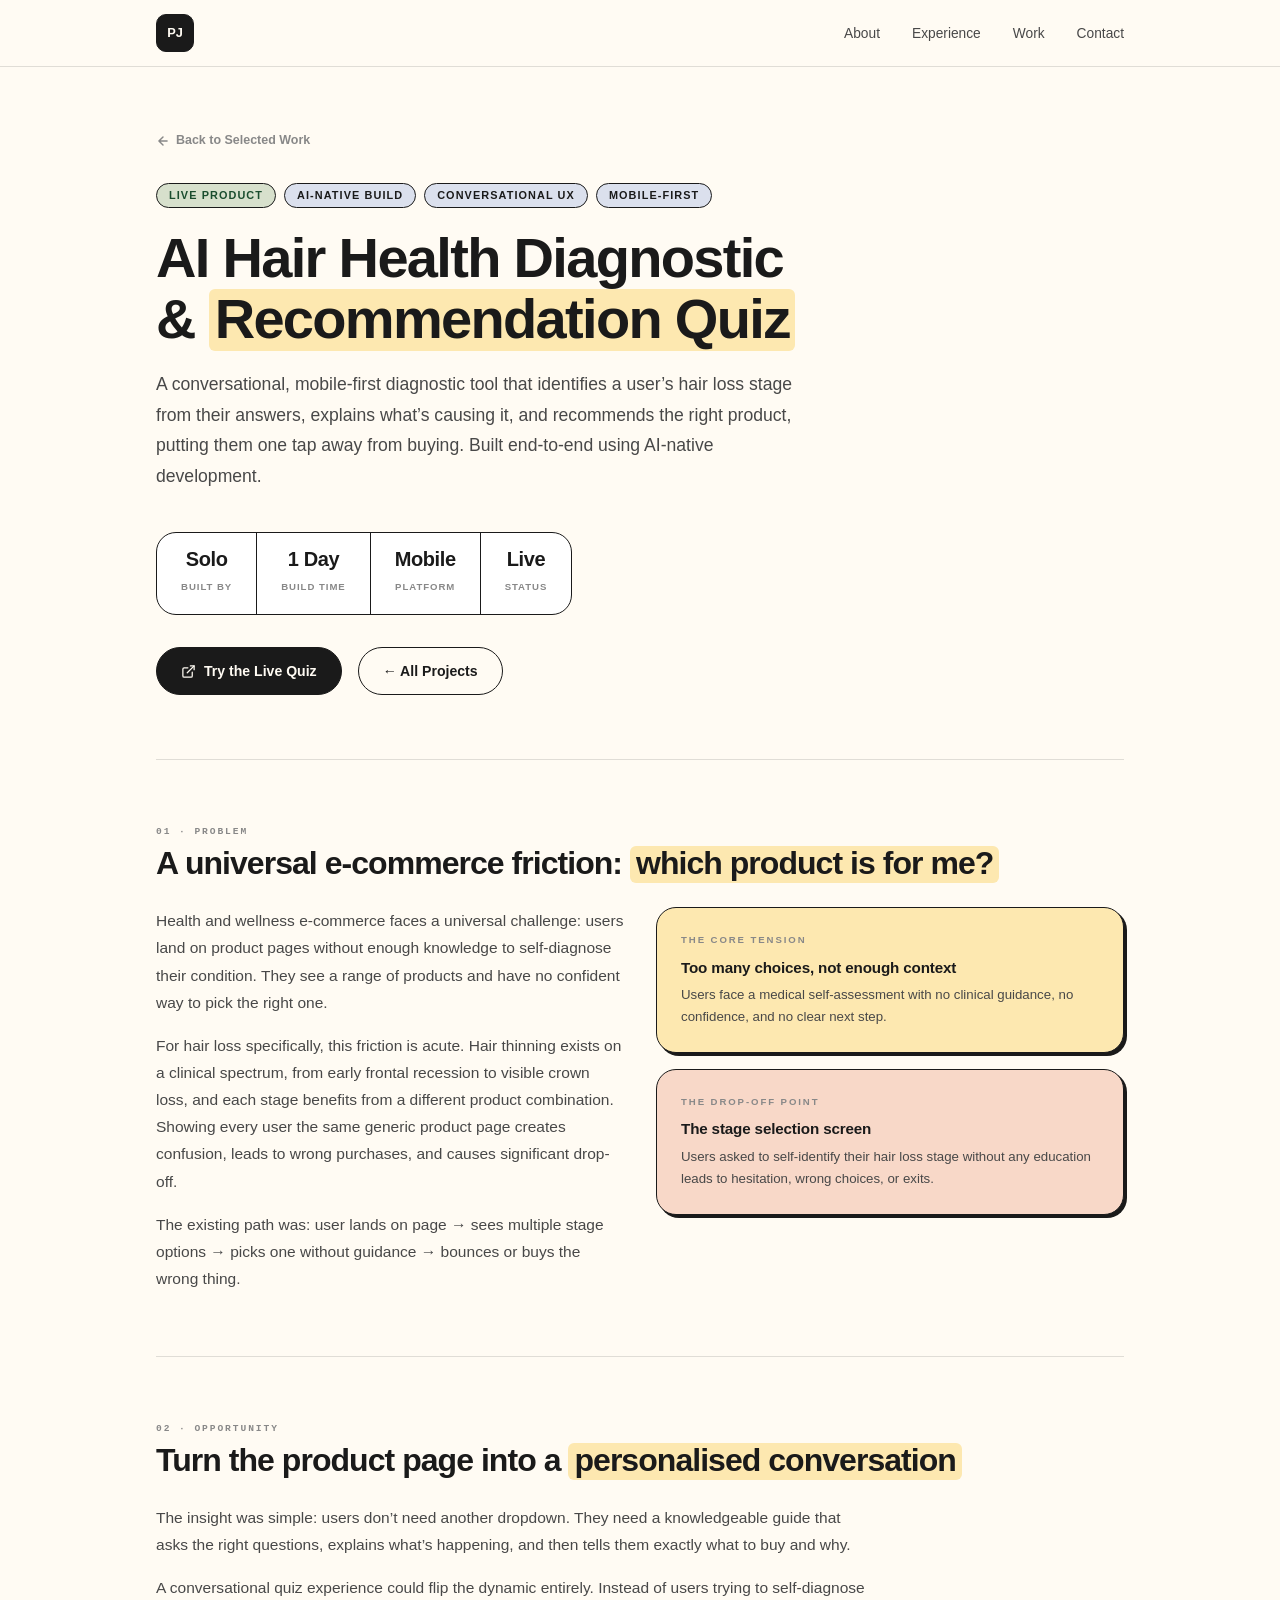
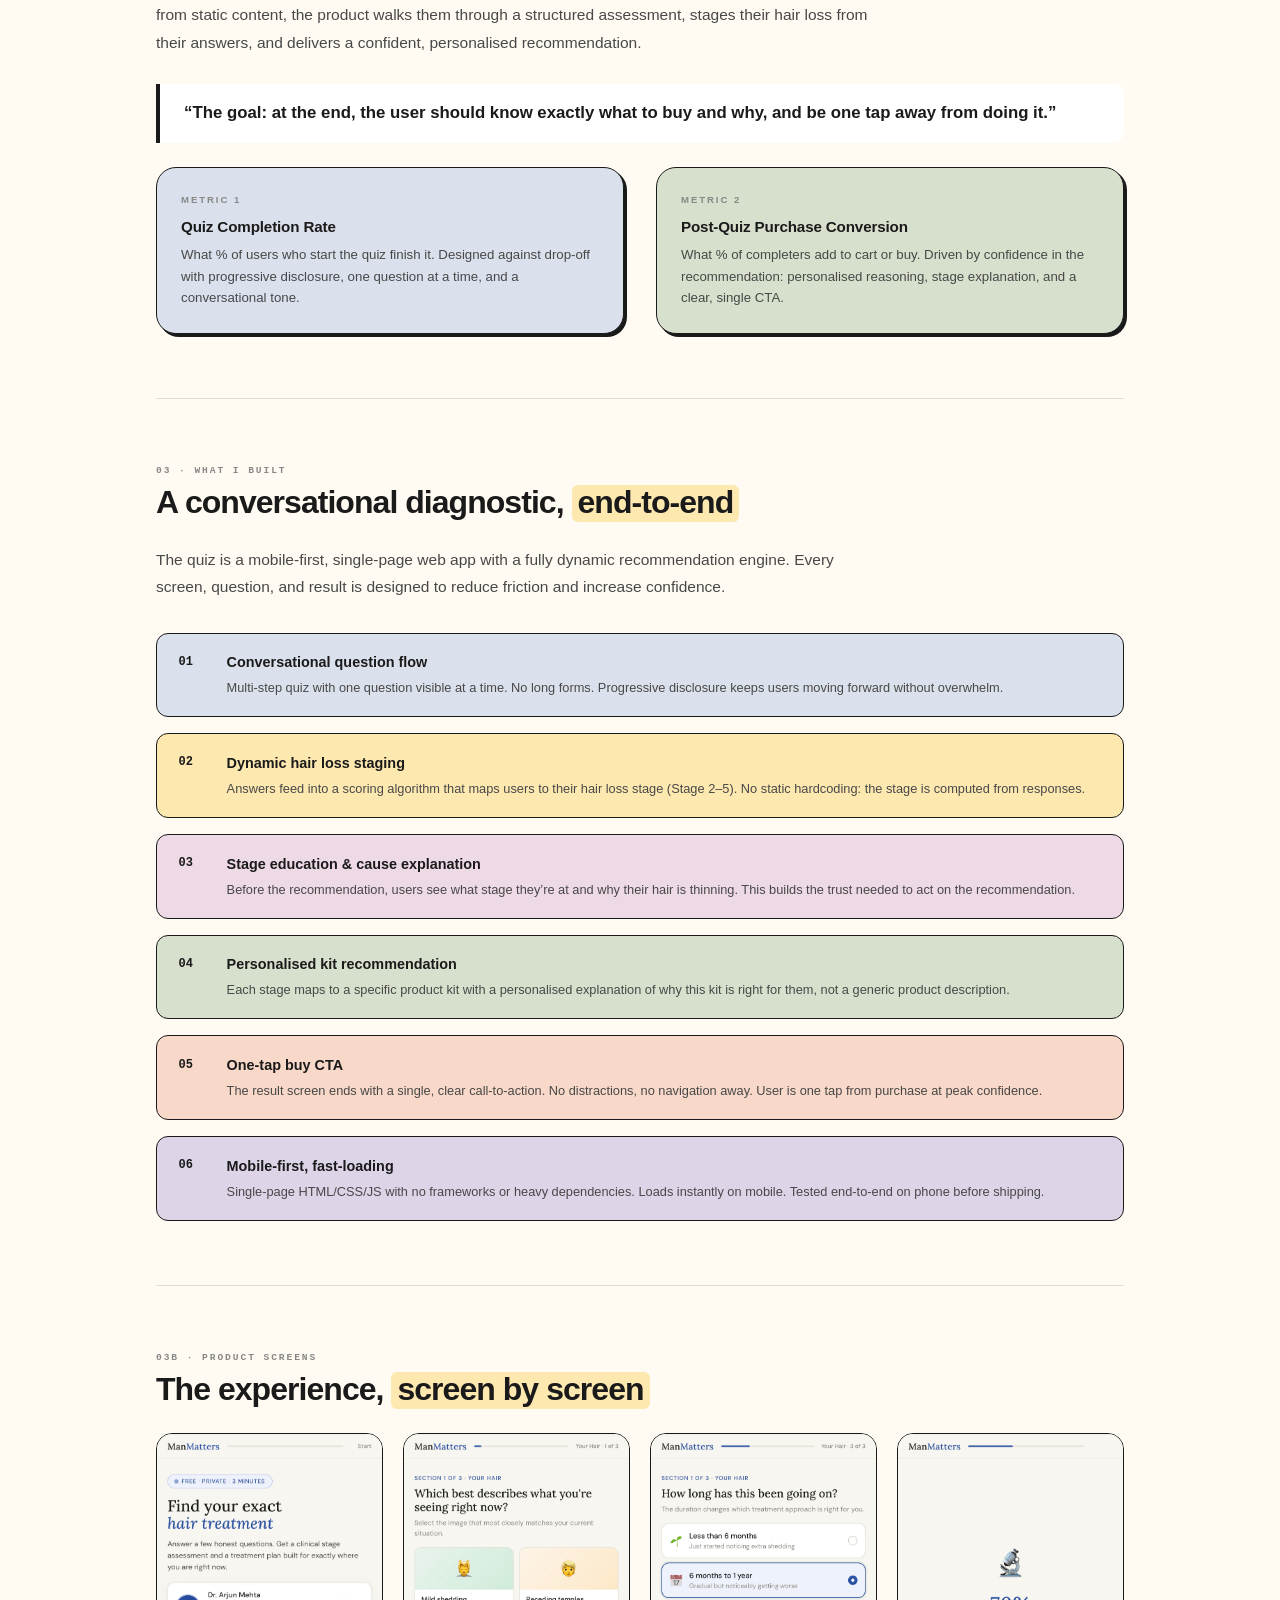
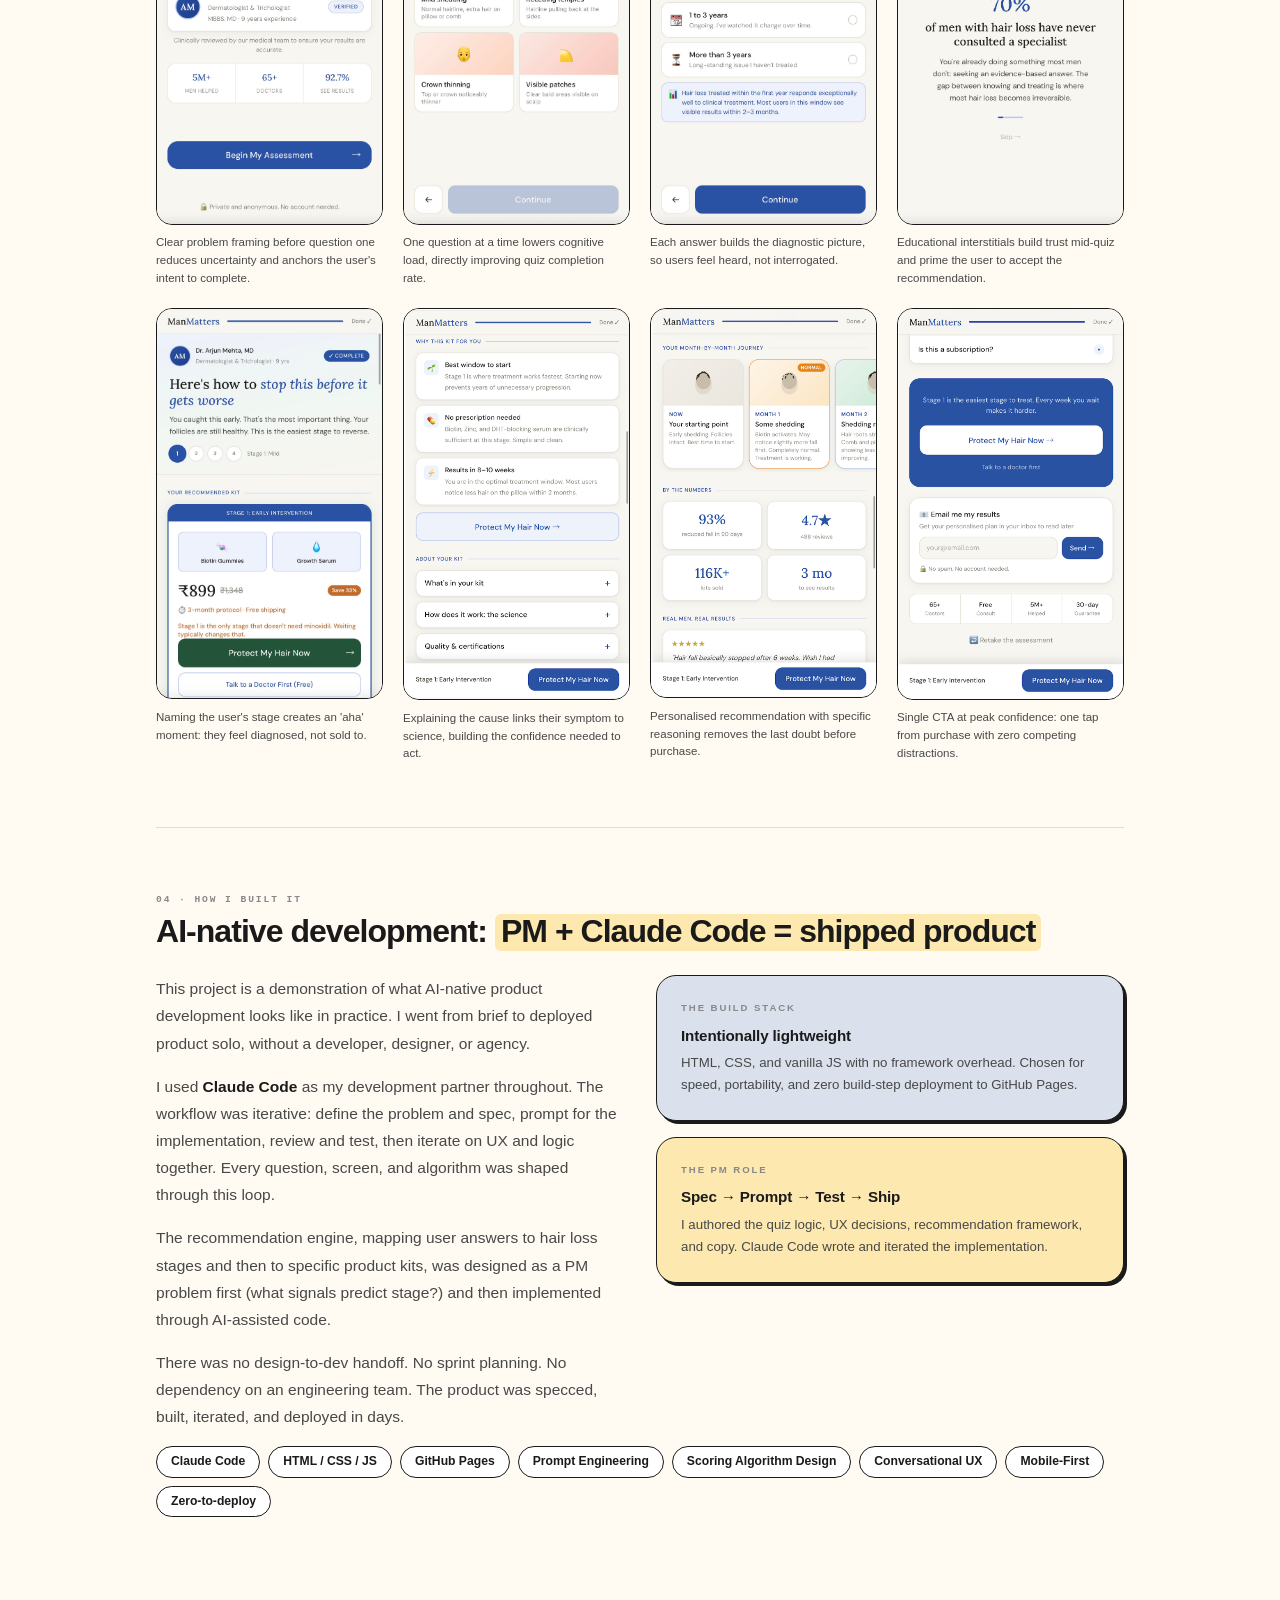
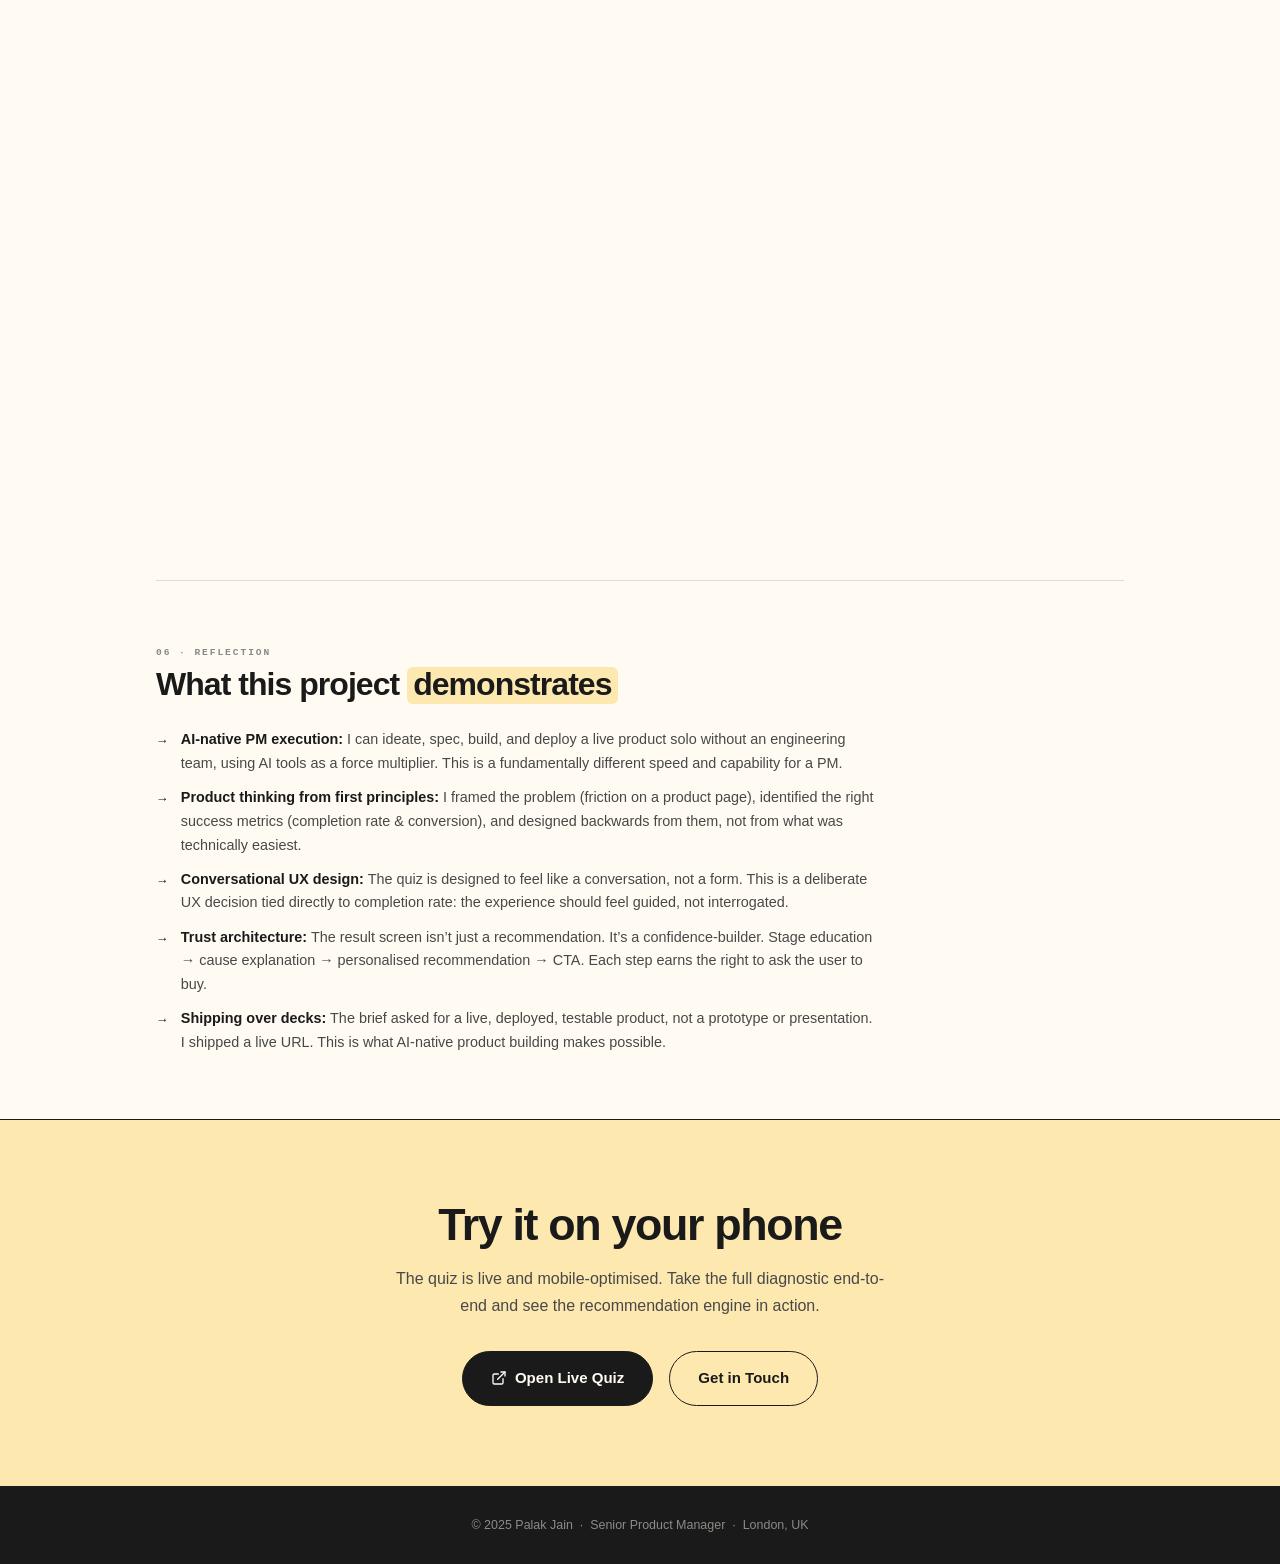
==== hair-analysis.html @ 12e5cdea "Add hair analysis case study page and update AI projects grid - New hair-analysis.html: full PM port" ====
<!DOCTYPE html>
<html lang="en">
<head>
  <meta charset="UTF-8" />
  <meta name="viewport" content="width=device-width, initial-scale=1.0" />
  <meta name="description" content="Case Study: AI-Powered Hair Health Diagnostic &amp; Recommendation Quiz built end-to-end using Claude Code by Palak Jain, Senior Product Manager." />
  <title>Hair Health Diagnostic Quiz: Case Study · Palak Jain</title>
  <link rel="stylesheet" href="style.css" />
  <style>
    /* ── Case Study Page Overrides ── */
    .cs-page-hero {
      padding: calc(var(--nav-h) + 4rem) clamp(1.5rem, 5vw, 3.5rem) 4rem;
      max-width: 1080px;
      margin: 0 auto;
    }

    .cs-back {
      display: inline-flex; align-items: center; gap: 6px;
      font-size: 0.78rem; font-weight: 600; color: var(--muted);
      margin-bottom: 2rem;
      transition: color 0.18s;
    }
    .cs-back:hover { color: var(--text); }
    .cs-back svg { flex-shrink: 0; }

    .cs-hero-meta {
      display: flex; flex-wrap: wrap; gap: 0.5rem;
      margin-bottom: 1.25rem;
    }
    .cs-meta-tag {
      background: var(--blue);
      border: var(--border);
      border-radius: var(--pill);
      font-size: 0.68rem; font-weight: 700;
      padding: 3px 12px; color: var(--text);
      text-transform: uppercase; letter-spacing: 0.1em;
    }
    .cs-meta-tag.live {
      background: var(--green); color: #1a4d2e;
    }

    .cs-hero-title {
      font-size: clamp(2rem, 5vw, 3.5rem);
      line-height: 1.08;
      margin-bottom: 1.1rem;
      letter-spacing: -0.03em;
    }

    .cs-hero-sub {
      font-size: 1.1rem;
      max-width: 640px;
      line-height: 1.75;
      margin-bottom: 2.5rem;
      color: var(--sub);
    }

    .cs-quick-stats {
      display: flex; flex-wrap: wrap; gap: 0;
      border: var(--border);
      border-radius: var(--r);
      background: var(--surface);
      overflow: hidden;
      width: fit-content;
      margin-bottom: 2rem;
    }
    .cs-qs {
      padding: 1rem 1.5rem;
      border-right: var(--border);
      text-align: center;
    }
    .cs-qs:last-child { border-right: none; }
    .cs-qs-val {
      display: block;
      font-size: 1.25rem; font-weight: 800;
      color: var(--text); line-height: 1;
      margin-bottom: 0.2rem; letter-spacing: -0.02em;
    }
    .cs-qs-label {
      font-size: 0.6rem; color: var(--muted);
      text-transform: uppercase; letter-spacing: 0.1em; font-weight: 600;
    }

    .cs-cta-row {
      display: flex; gap: 1rem; flex-wrap: wrap;
    }

    /* ── Content sections ── */
    .cs-body {
      max-width: 1080px;
      margin: 0 auto;
      padding: 0 clamp(1.5rem, 5vw, 3.5rem);
    }

    .cs-section {
      padding: 4rem 0;
      border-top: var(--border-light);
    }

    .cs-section-num {
      font-size: 0.6rem; font-weight: 700;
      text-transform: uppercase; letter-spacing: 0.2em;
      color: var(--muted); margin-bottom: 0.4rem;
      font-family: 'SFMono-Regular', Menlo, Courier, monospace;
    }

    .cs-section-title {
      font-size: clamp(1.4rem, 3vw, 2rem);
      margin-bottom: 1.5rem;
      letter-spacing: -0.03em;
    }

    .cs-prose {
      font-size: 0.97rem;
      line-height: 1.8;
      color: var(--sub);
      max-width: 720px;
    }
    .cs-prose p { margin-bottom: 1rem; }
    .cs-prose p:last-child { margin-bottom: 0; }
    .cs-prose strong { color: var(--text); }

    /* ── Two-column layout ── */
    .cs-two-col {
      display: grid;
      grid-template-columns: 1fr 1fr;
      gap: 2rem;
      align-items: start;
    }

    /* ── Callout card ── */
    .cs-callout {
      border: var(--border);
      border-radius: var(--r);
      padding: 1.5rem;
      box-shadow: var(--shadow-sm);
    }
    .cs-callout.yellow { background: var(--yellow); }
    .cs-callout.blue   { background: var(--blue); }
    .cs-callout.green  { background: var(--green); }
    .cs-callout.peach  { background: var(--peach); }
    .cs-callout.purple { background: var(--purple); }

    .cs-callout-label {
      font-size: 0.6rem; font-weight: 700;
      text-transform: uppercase; letter-spacing: 0.2em;
      color: var(--muted); margin-bottom: 0.75rem;
    }
    .cs-callout h4 {
      font-size: 0.95rem; font-weight: 700;
      color: var(--text); margin-bottom: 0.5rem;
      text-transform: none; letter-spacing: -0.01em;
    }
    .cs-callout p {
      font-size: 0.83rem; line-height: 1.65; color: var(--sub);
    }

    /* ── Numbered steps ── */
    .cs-steps {
      display: flex; flex-direction: column; gap: 1rem;
    }
    .cs-step {
      border: var(--border);
      border-radius: var(--r-sm);
      padding: 1.1rem 1.35rem;
      display: grid;
      grid-template-columns: 2rem 1fr;
      gap: 1rem; align-items: start;
      transition: transform 0.18s, box-shadow 0.18s;
    }
    .cs-step:hover { transform: translate(-3px,-3px); box-shadow: var(--shadow-sm); }
    .cs-step:nth-child(1) { background: var(--blue); }
    .cs-step:nth-child(2) { background: var(--yellow); }
    .cs-step:nth-child(3) { background: var(--pink); }
    .cs-step:nth-child(4) { background: var(--green); }
    .cs-step:nth-child(5) { background: var(--peach); }
    .cs-step:nth-child(6) { background: var(--purple); }

    .cs-step-num {
      font-size: 0.75rem; font-weight: 800;
      color: var(--text);
      font-family: 'SFMono-Regular', Menlo, Courier, monospace;
      padding-top: 0.1rem;
    }
    .cs-step-title {
      font-size: 0.9rem; font-weight: 700;
      color: var(--text); margin-bottom: 0.25rem;
    }
    .cs-step-desc {
      font-size: 0.8rem; line-height: 1.6; color: var(--sub);
    }

    /* ── Metric cards ── */
    .cs-metrics-grid {
      display: grid;
      grid-template-columns: repeat(3, 1fr);
      gap: 1rem;
    }
    .cs-metric-card {
      border: var(--border);
      border-radius: var(--r);
      padding: 1.35rem;
      transition: transform 0.18s, box-shadow 0.18s;
    }
    .cs-metric-card:hover { transform: translate(-3px,-3px); box-shadow: var(--shadow-sm); }
    .cs-metric-card:nth-child(1) { background: var(--blue); }
    .cs-metric-card:nth-child(2) { background: var(--yellow); }
    .cs-metric-card:nth-child(3) { background: var(--green); }

    .cs-metric-icon { font-size: 1.5rem; margin-bottom: 0.75rem; line-height: 1; }
    .cs-metric-name {
      font-size: 0.75rem; font-weight: 700;
      color: var(--text); margin-bottom: 0.4rem;
      text-transform: uppercase; letter-spacing: 0.1em;
    }
    .cs-metric-desc {
      font-size: 0.8rem; line-height: 1.6; color: var(--sub);
    }

    /* ── Tech stack ── */
    .cs-tech-list {
      display: flex; flex-wrap: wrap; gap: 0.5rem;
      margin-top: 1rem;
    }
    .cs-tech-tag {
      background: var(--surface);
      border: var(--border);
      border-radius: var(--pill);
      font-size: 0.76rem; font-weight: 600;
      padding: 5px 14px; color: var(--text);
      transition: transform 0.15s, box-shadow 0.15s;
    }
    .cs-tech-tag:hover { transform: translate(-1px,-1px); box-shadow: var(--shadow-sm); }

    /* ── Quote / pullout ── */
    .cs-pullout {
      border-left: 4px solid var(--text);
      padding: 1rem 1.5rem;
      margin: 1.5rem 0;
      background: var(--surface);
      border-radius: 0 var(--r-sm) var(--r-sm) 0;
    }
    .cs-pullout p {
      font-size: 1.05rem; font-weight: 600;
      color: var(--text); line-height: 1.6;
    }

    /* ── Learnings list ── */
    .cs-learnings {
      list-style: none;
      display: flex; flex-direction: column; gap: 0.65rem;
    }
    .cs-learnings li {
      display: flex; gap: 0.75rem;
      align-items: flex-start;
      font-size: 0.9rem; line-height: 1.65; color: var(--sub);
    }
    .cs-learnings li::before {
      content: '→';
      color: var(--text); font-weight: 700;
      flex-shrink: 0; font-size: 0.8rem;
      margin-top: 0.12rem;
    }
    .cs-learnings strong { color: var(--text); }

    /* ── Screenshots ── */
    .cs-screenshots-row {
      display: grid;
      grid-template-columns: repeat(4, 1fr);
      gap: 1.25rem;
    }

    .cs-shot {
      display: flex;
      flex-direction: column;
      gap: 0.6rem;
    }

    .cs-shot img {
      width: 100%;
      border-radius: 16px;
      border: var(--border);
      display: block;
      object-fit: cover;
      object-position: top;
    }

    .cs-shot-caption {
      font-size: 0.72rem;
      line-height: 1.55;
      color: var(--sub);
    }

    @media (max-width: 600px) {
      .cs-screenshots-row {
        grid-template-columns: repeat(2, 1fr);
        gap: 1rem;
      }
    }

    /* ── Footer CTA ── */
    .cs-footer-cta {
      background: var(--yellow);
      border-top: var(--border);
      padding: 5rem clamp(1.5rem, 5vw, 3.5rem);
      text-align: center;
    }
    .cs-footer-cta h2 {
      font-size: clamp(1.8rem, 4vw, 2.8rem);
      margin-bottom: 1rem;
    }
    .cs-footer-cta p {
      font-size: 1rem; max-width: 500px;
      margin: 0 auto 2rem; line-height: 1.7;
    }
    .cs-footer-cta .btn-row {
      display: flex; justify-content: center; gap: 1rem; flex-wrap: wrap;
    }

    /* ── Responsive ── */
    @media (max-width: 760px) {
      .cs-two-col { grid-template-columns: 1fr; }
      .cs-metrics-grid { grid-template-columns: 1fr; }
      .cs-quick-stats { width: 100%; }
      .cs-qs { flex: 1; padding: 0.85rem 0.75rem; }
      .cs-qs-val { font-size: 1rem; }
    }
    @media (max-width: 480px) {
      .cs-hero-title { font-size: 1.8rem; }
      .cs-section-title { font-size: 1.4rem; }
      .cs-cta-row { flex-direction: column; }
      .cs-cta-row .btn { justify-content: center; }
    }
  </style>
</head>
<body>

  <!-- ============ NAVIGATION ============ -->
  <nav class="nav" id="nav" role="navigation" aria-label="Main navigation">
    <div class="nav-inner">
      <a href="index.html" class="nav-logo" aria-label="Back to portfolio">PJ</a>
      <ul class="nav-links" role="list">
        <li><a href="index.html#about">About</a></li>
        <li><a href="index.html#experience">Experience</a></li>
        <li><a href="index.html#work">Work</a></li>
        <li><a href="index.html#contact">Contact</a></li>
      </ul>
    </div>
  </nav>

  <main>

    <!-- ============ HERO ============ -->
    <div class="cs-page-hero">

      <a href="index.html#work" class="cs-back fade-in">
        <svg width="14" height="14" viewBox="0 0 24 24" fill="none" stroke="currentColor" stroke-width="2.5" stroke-linecap="round" stroke-linejoin="round"><path d="M19 12H5M12 5l-7 7 7 7"/></svg>
        Back to Selected Work
      </a>

      <div class="cs-hero-meta fade-in">
        <span class="cs-meta-tag live">Live Product</span>
        <span class="cs-meta-tag">AI-Native Build</span>
        <span class="cs-meta-tag">Conversational UX</span>
        <span class="cs-meta-tag">Mobile-First</span>
      </div>

      <h1 class="cs-hero-title fade-in">
        AI Hair Health Diagnostic<br />&amp; <span class="highlight">Recommendation Quiz</span>
      </h1>

      <p class="cs-hero-sub fade-in">
        A conversational, mobile-first diagnostic tool that identifies a user&rsquo;s hair loss stage from their answers,
        explains what&rsquo;s causing it, and recommends the right product, putting them one tap away from buying.
        Built end-to-end using AI-native development.
      </p>

      <div class="cs-quick-stats fade-in" aria-label="Project quick stats">
        <div class="cs-qs">
          <span class="cs-qs-val">Solo</span>
          <span class="cs-qs-label">Built by</span>
        </div>
        <div class="cs-qs">
          <span class="cs-qs-val">1 Day</span>
          <span class="cs-qs-label">Build time</span>
        </div>
        <div class="cs-qs">
          <span class="cs-qs-val">Mobile</span>
          <span class="cs-qs-label">Platform</span>
        </div>
        <div class="cs-qs">
          <span class="cs-qs-val">Live</span>
          <span class="cs-qs-label">Status</span>
        </div>
      </div>

      <div class="cs-cta-row fade-in">
        <a href="https://palak-cloud-pm.github.io/hair-analysis-manmatters/quiz-v3.html" target="_blank" rel="noopener noreferrer" class="btn btn-primary">
          <svg width="15" height="15" viewBox="0 0 24 24" fill="none" stroke="currentColor" stroke-width="2" stroke-linecap="round" stroke-linejoin="round" aria-hidden="true"><path d="M18 13v6a2 2 0 0 1-2 2H5a2 2 0 0 1-2-2V8a2 2 0 0 1 2-2h6"/><polyline points="15 3 21 3 21 9"/><line x1="10" y1="14" x2="21" y2="3"/></svg>
          Try the Live Quiz
        </a>
        <a href="index.html#work" class="btn btn-secondary">
          &larr; All Projects
        </a>
      </div>

    </div>

    <div class="cs-body">

      <!-- ============ THE PROBLEM ============ -->
      <section class="cs-section fade-in">
        <div class="cs-section-num">01 · Problem</div>
        <h2 class="cs-section-title">A universal e-commerce friction: <span class="highlight">which product is for me?</span></h2>

        <div class="cs-two-col">
          <div class="cs-prose">
            <p>
              Health and wellness e-commerce faces a universal challenge: users land on product pages without
              enough knowledge to self-diagnose their condition. They see a range of products and have no confident
              way to pick the right one.
            </p>
            <p>
              For hair loss specifically, this friction is acute. Hair thinning exists on a clinical spectrum, from early frontal recession to visible crown loss, and each stage benefits from a different
              product combination. Showing every user the same generic product page creates confusion, leads to
              wrong purchases, and causes significant drop-off.
            </p>
            <p>
              The existing path was: user lands on page &rarr; sees multiple stage options &rarr; picks one without
              guidance &rarr; bounces or buys the wrong thing.
            </p>
          </div>

          <div style="display:flex; flex-direction:column; gap:1rem;">
            <div class="cs-callout yellow">
              <div class="cs-callout-label">The Core Tension</div>
              <h4>Too many choices, not enough context</h4>
              <p>Users face a medical self-assessment with no clinical guidance, no confidence, and no clear next step.</p>
            </div>
            <div class="cs-callout peach">
              <div class="cs-callout-label">The Drop-off Point</div>
              <h4>The stage selection screen</h4>
              <p>Users asked to self-identify their hair loss stage without any education leads to hesitation, wrong choices, or exits.</p>
            </div>
          </div>
        </div>
      </section>

      <!-- ============ THE OPPORTUNITY ============ -->
      <section class="cs-section fade-in">
        <div class="cs-section-num">02 · Opportunity</div>
        <h2 class="cs-section-title">Turn the product page into a <span class="highlight">personalised conversation</span></h2>

        <div class="cs-prose" style="margin-bottom:1.75rem;">
          <p>
            The insight was simple: users don&rsquo;t need another dropdown. They need a knowledgeable guide that asks the right questions, explains what&rsquo;s happening, and then tells them exactly what to buy and why.
          </p>
          <p>
            A conversational quiz experience could flip the dynamic entirely. Instead of users trying to
            self-diagnose from static content, the product walks them through a structured assessment,
            stages their hair loss from their answers, and delivers a confident, personalised recommendation.
          </p>
        </div>

        <div class="cs-pullout">
          <p>&ldquo;The goal: at the end, the user should know exactly what to buy and why, and be one tap away from doing it.&rdquo;</p>
        </div>

        <div class="cs-two-col" style="margin-top:1.5rem;">
          <div class="cs-callout blue">
            <div class="cs-callout-label">Metric 1</div>
            <h4>Quiz Completion Rate</h4>
            <p>What % of users who start the quiz finish it. Designed against drop-off with progressive disclosure, one question at a time, and a conversational tone.</p>
          </div>
          <div class="cs-callout green">
            <div class="cs-callout-label">Metric 2</div>
            <h4>Post-Quiz Purchase Conversion</h4>
            <p>What % of completers add to cart or buy. Driven by confidence in the recommendation: personalised reasoning, stage explanation, and a clear, single CTA.</p>
          </div>
        </div>
      </section>

      <!-- ============ WHAT I BUILT ============ -->
      <section class="cs-section fade-in">
        <div class="cs-section-num">03 · What I Built</div>
        <h2 class="cs-section-title">A conversational diagnostic, <span class="highlight">end-to-end</span></h2>

        <div class="cs-prose" style="margin-bottom:2rem;">
          <p>
            The quiz is a mobile-first, single-page web app with a fully dynamic recommendation engine.
            Every screen, question, and result is designed to reduce friction and increase confidence.
          </p>
        </div>

        <div class="cs-steps">
          <div class="cs-step fade-in">
            <div class="cs-step-num">01</div>
            <div>
              <div class="cs-step-title">Conversational question flow</div>
              <div class="cs-step-desc">Multi-step quiz with one question visible at a time. No long forms. Progressive disclosure keeps users moving forward without overwhelm.</div>
            </div>
          </div>
          <div class="cs-step fade-in">
            <div class="cs-step-num">02</div>
            <div>
              <div class="cs-step-title">Dynamic hair loss staging</div>
              <div class="cs-step-desc">Answers feed into a scoring algorithm that maps users to their hair loss stage (Stage 2–5). No static hardcoding: the stage is computed from responses.</div>
            </div>
          </div>
          <div class="cs-step fade-in">
            <div class="cs-step-num">03</div>
            <div>
              <div class="cs-step-title">Stage education &amp; cause explanation</div>
              <div class="cs-step-desc">Before the recommendation, users see what stage they&rsquo;re at and why their hair is thinning. This builds the trust needed to act on the recommendation.</div>
            </div>
          </div>
          <div class="cs-step fade-in">
            <div class="cs-step-num">04</div>
            <div>
              <div class="cs-step-title">Personalised kit recommendation</div>
              <div class="cs-step-desc">Each stage maps to a specific product kit with a personalised explanation of why this kit is right for them, not a generic product description.</div>
            </div>
          </div>
          <div class="cs-step fade-in">
            <div class="cs-step-num">05</div>
            <div>
              <div class="cs-step-title">One-tap buy CTA</div>
              <div class="cs-step-desc">The result screen ends with a single, clear call-to-action. No distractions, no navigation away. User is one tap from purchase at peak confidence.</div>
            </div>
          </div>
          <div class="cs-step fade-in">
            <div class="cs-step-num">06</div>
            <div>
              <div class="cs-step-title">Mobile-first, fast-loading</div>
              <div class="cs-step-desc">Single-page HTML/CSS/JS with no frameworks or heavy dependencies. Loads instantly on mobile. Tested end-to-end on phone before shipping.</div>
            </div>
          </div>
        </div>
      </section>

      <!-- ============ SCREENSHOTS ============ -->
      <section class="cs-section fade-in">
        <div class="cs-section-num">03b · Product Screens</div>
        <h2 class="cs-section-title">The experience, <span class="highlight">screen by screen</span></h2>

        <div class="cs-screenshots-row">

          <div class="cs-shot fade-in">
            <img src="screenshots/home.jpeg" alt="Quiz home screen" />
            <p class="cs-shot-caption">Clear problem framing before question one reduces uncertainty and anchors the user's intent to complete.</p>
          </div>

          <div class="cs-shot fade-in">
            <img src="screenshots/quiz1.jpeg" alt="Quiz question 1" />
            <p class="cs-shot-caption">One question at a time lowers cognitive load, directly improving quiz completion rate.</p>
          </div>

          <div class="cs-shot fade-in">
            <img src="screenshots/quiz2.jpeg" alt="Quiz question 2" />
            <p class="cs-shot-caption">Each answer builds the diagnostic picture, so users feel heard, not interrogated.</p>
          </div>

          <div class="cs-shot fade-in">
            <img src="screenshots/fact.jpeg" alt="Fact interstitial screen" />
            <p class="cs-shot-caption">Educational interstitials build trust mid-quiz and prime the user to accept the recommendation.</p>
          </div>

          <div class="cs-shot fade-in">
            <img src="screenshots/result1.jpeg" alt="Result screen — stage diagnosis" />
            <p class="cs-shot-caption">Naming the user's stage creates an 'aha' moment: they feel diagnosed, not sold to.</p>
          </div>

          <div class="cs-shot fade-in">
            <img src="screenshots/result2.png" alt="Result screen — cause explanation" />
            <p class="cs-shot-caption">Explaining the cause links their symptom to science, building the confidence needed to act.</p>
          </div>

          <div class="cs-shot fade-in">
            <img src="screenshots/result3.png" alt="Result screen — product recommendation" />
            <p class="cs-shot-caption">Personalised recommendation with specific reasoning removes the last doubt before purchase.</p>
          </div>

          <div class="cs-shot fade-in">
            <img src="screenshots/result4.png" alt="Result screen — CTA" />
            <p class="cs-shot-caption">Single CTA at peak confidence: one tap from purchase with zero competing distractions.</p>
          </div>

        </div>
      </section>

      <!-- ============ HOW I BUILT IT ============ -->
      <section class="cs-section fade-in">
        <div class="cs-section-num">04 · How I Built It</div>
        <h2 class="cs-section-title">AI-native development: <span class="highlight">PM + Claude Code = shipped product</span></h2>

        <div class="cs-two-col">
          <div class="cs-prose">
            <p>
              This project is a demonstration of what AI-native product development looks like in practice.
              I went from brief to deployed product solo, without a developer, designer, or agency.
            </p>
            <p>
              I used <strong>Claude Code</strong> as my development partner throughout. The workflow was
              iterative: define the problem and spec, prompt for the implementation, review and test,
              then iterate on UX and logic together. Every question, screen, and algorithm was shaped
              through this loop.
            </p>
            <p>
              The recommendation engine, mapping user answers to hair loss stages and then to
              specific product kits, was designed as a PM problem first (what signals predict stage?)
              and then implemented through AI-assisted code.
            </p>
            <p>
              There was no design-to-dev handoff. No sprint planning. No dependency on an engineering team.
              The product was specced, built, iterated, and deployed in days.
            </p>
          </div>

          <div style="display:flex; flex-direction:column; gap:1rem;">
            <div class="cs-callout blue">
              <div class="cs-callout-label">The Build Stack</div>
              <h4>Intentionally lightweight</h4>
              <p>HTML, CSS, and vanilla JS with no framework overhead. Chosen for speed, portability, and zero build-step deployment to GitHub Pages.</p>
            </div>
            <div class="cs-callout yellow">
              <div class="cs-callout-label">The PM Role</div>
              <h4>Spec &rarr; Prompt &rarr; Test &rarr; Ship</h4>
              <p>I authored the quiz logic, UX decisions, recommendation framework, and copy. Claude Code wrote and iterated the implementation.</p>
            </div>
          </div>
        </div>

        <div class="cs-tech-list">
          <span class="cs-tech-tag">Claude Code</span>
          <span class="cs-tech-tag">HTML / CSS / JS</span>
          <span class="cs-tech-tag">GitHub Pages</span>
          <span class="cs-tech-tag">Prompt Engineering</span>
          <span class="cs-tech-tag">Scoring Algorithm Design</span>
          <span class="cs-tech-tag">Conversational UX</span>
          <span class="cs-tech-tag">Mobile-First</span>
          <span class="cs-tech-tag">Zero-to-deploy</span>
        </div>
      </section>

      <!-- ============ METRICS DESIGN ============ -->
      <section class="cs-section fade-in">
        <div class="cs-section-num">05 · Metrics &amp; Design Decisions</div>
        <h2 class="cs-section-title">Every decision traced back to <span class="highlight">two metrics</span></h2>

        <div class="cs-metrics-grid" style="margin-bottom:2rem;">
          <div class="cs-metric-card fade-in">
            <div class="cs-metric-icon">📊</div>
            <div class="cs-metric-name">Quiz Completion Rate</div>
            <div class="cs-metric-desc">
              One question at a time (reduces cognitive load), progress bar (shows how close to done),
              conversational tone (feels guided, not interrogated), no back-button anxiety (linear flow).
            </div>
          </div>
          <div class="cs-metric-card fade-in">
            <div class="cs-metric-icon">🛒</div>
            <div class="cs-metric-name">Post-Quiz Conversion</div>
            <div class="cs-metric-desc">
              Personalised reasoning on result screen (not generic copy), stage education before recommendation
              (builds trust), single CTA (no distraction), social proof via efficacy data.
            </div>
          </div>
          <div class="cs-metric-card fade-in">
            <div class="cs-metric-icon">📱</div>
            <div class="cs-metric-name">Mobile Performance</div>
            <div class="cs-metric-desc">
              No framework, no build step, no unnecessary assets. Single HTML file loads instantly.
              Touch-optimised tap targets. Tested on real phone before considering it done.
            </div>
          </div>
        </div>

        <div class="cs-callout purple">
          <div class="cs-callout-label">PM Principle Applied</div>
          <h4>Metric-first feature design</h4>
          <p>Before writing a single line of code, I defined the two metrics that mattered. Then worked backwards: what UX decisions improve completion rate? What builds enough confidence to convert? Every feature either served a metric or was cut.</p>
        </div>
      </section>

      <!-- ============ WHAT THIS SHOWS ============ -->
      <section class="cs-section fade-in">
        <div class="cs-section-num">06 · Reflection</div>
        <h2 class="cs-section-title">What this project <span class="highlight">demonstrates</span></h2>

        <ul class="cs-learnings" style="max-width:720px;">
          <li>
            <span><strong>AI-native PM execution:</strong> I can ideate, spec, build, and deploy a live product solo without an engineering team, using AI tools as a force multiplier. This is a fundamentally different speed and capability for a PM.</span>
          </li>
          <li>
            <span><strong>Product thinking from first principles:</strong> I framed the problem (friction on a product page), identified the right success metrics (completion rate &amp; conversion), and designed backwards from them, not from what was technically easiest.</span>
          </li>
          <li>
            <span><strong>Conversational UX design:</strong> The quiz is designed to feel like a conversation, not a form. This is a deliberate UX decision tied directly to completion rate: the experience should feel guided, not interrogated.</span>
          </li>
          <li>
            <span><strong>Trust architecture:</strong> The result screen isn&rsquo;t just a recommendation. It&rsquo;s a confidence-builder. Stage education &rarr; cause explanation &rarr; personalised recommendation &rarr; CTA. Each step earns the right to ask the user to buy.</span>
          </li>
          <li>
            <span><strong>Shipping over decks:</strong> The brief asked for a live, deployed, testable product, not a prototype or presentation. I shipped a live URL. This is what AI-native product building makes possible.</span>
          </li>
        </ul>
      </section>

    </div>

    <!-- ============ FOOTER CTA ============ -->
    <div class="cs-footer-cta">
      <h2>Try it on your phone</h2>
      <p>The quiz is live and mobile-optimised. Take the full diagnostic end-to-end and see the recommendation engine in action.</p>
      <div class="btn-row">
        <a href="https://palak-cloud-pm.github.io/hair-analysis-manmatters/quiz-v3.html" target="_blank" rel="noopener noreferrer" class="btn btn-primary btn-lg">
          <svg width="16" height="16" viewBox="0 0 24 24" fill="none" stroke="currentColor" stroke-width="2" stroke-linecap="round" stroke-linejoin="round" aria-hidden="true"><path d="M18 13v6a2 2 0 0 1-2 2H5a2 2 0 0 1-2-2V8a2 2 0 0 1 2-2h6"/><polyline points="15 3 21 3 21 9"/><line x1="10" y1="14" x2="21" y2="3"/></svg>
          Open Live Quiz
        </a>
        <a href="index.html#contact" class="btn btn-secondary btn-lg">
          Get in Touch
        </a>
      </div>
    </div>

  </main>

  <footer class="footer" role="contentinfo">
    <div class="container">
      <p>&copy; 2025 Palak Jain &nbsp;&middot;&nbsp; Senior Product Manager &nbsp;&middot;&nbsp; London, UK</p>
    </div>
  </footer>

  <script src="script.js"></script>
</body>
</html>
---- style.css ----
/* ============================================================
   PALAK JAIN — PM PORTFOLIO
   Inspired by curious.pm · Warm cream · Pastel cards · Dark borders
   Optimised for a Product Manager narrative
   ============================================================ */

*, *::before, *::after { box-sizing: border-box; margin: 0; padding: 0; }

html { scroll-behavior: smooth; font-size: 16px; }

/* ============================================================
   TOKENS
   ============================================================ */
:root {
  --bg:           #fffbf3;
  --surface:      #ffffff;

  --yellow:  #fde8b0;
  --pink:    #eed9e6;
  --green:   #d7e0cc;
  --blue:    #dbe0ed;
  --purple:  #ddd4e8;
  --peach:   #f8d8c8;
  --sage:    #c8d8c0;

  --text:    #1a1a1a;
  --sub:     #484848;
  --muted:   #888888;

  --border:       1.5px solid #1a1a1a;
  --border-light: 1px solid #e0ddd6;
  --shadow:       5px 5px 0 #1a1a1a;
  --shadow-sm:    3px 3px 0 #1a1a1a;
  --shadow-lg:    8px 8px 0 #1a1a1a;

  --r:    20px;
  --r-sm: 12px;
  --pill: 100px;
  --nav-h: 66px;
}

/* ============================================================
   BASE
   ============================================================ */
body {
  background: var(--bg);
  color: var(--text);
  font-family: -apple-system, BlinkMacSystemFont, 'Segoe UI', 'Inter', Helvetica, Arial, sans-serif;
  line-height: 1.6;
  -webkit-font-smoothing: antialiased;
  overflow-x: hidden;
}

/* Thin side rails — curious.pm detail */
body::before, body::after {
  content: '';
  position: fixed;
  top: 0; bottom: 0;
  width: 1px;
  background: var(--border-light);
  z-index: 5;
  pointer-events: none;
}
body::before { left:  clamp(12px, 4vw, 64px); }
body::after  { right: clamp(12px, 4vw, 64px); }

/* ============================================================
   TYPOGRAPHY
   ============================================================ */
h1,h2,h3,h4 { font-weight: 700; line-height: 1.1; letter-spacing: -0.03em; color: var(--text); }

h1 { font-size: clamp(3rem, 7vw, 6rem); }
h2 { font-size: clamp(2rem, 4vw, 3.2rem); margin-bottom: 2.5rem; }
h3 { font-size: 1.1rem; margin-bottom: 0.5rem; letter-spacing: -0.02em; }
h4 { font-size: 0.65rem; text-transform: uppercase; letter-spacing: 0.2em; font-weight: 700; }

p   { color: var(--sub); line-height: 1.75; font-size: 0.97rem; }
a   { color: inherit; text-decoration: none; }

.highlight {
  background: var(--yellow);
  padding: 0 6px 2px;
  border-radius: 6px;
  display: inline-block;
}

strong { color: var(--text); font-weight: 600; }

/* ============================================================
   LAYOUT
   ============================================================ */
.container {
  max-width: 1080px;
  margin: 0 auto;
  padding: 0 clamp(1.5rem, 5vw, 3.5rem);
}

.section { padding: 6rem 0; }

.section-label {
  display: inline-flex;
  align-items: center;
  gap: 8px;
  font-size: 0.68rem;
  font-weight: 700;
  text-transform: uppercase;
  letter-spacing: 0.22em;
  color: var(--muted);
  margin-bottom: 0.6rem;
}
.section-label::before {
  content: '';
  display: inline-block;
  width: 18px; height: 1.5px;
  background: var(--muted);
  border-radius: 2px;
}

.section-intro {
  font-size: 1.05rem;
  max-width: 560px;
  margin-bottom: 2.5rem;
  margin-top: -1.5rem;
}

/* ============================================================
   NAV
   ============================================================ */
.nav {
  position: fixed;
  inset: 0 0 auto 0;
  z-index: 200;
  background: rgba(255,251,243,0.9);
  backdrop-filter: blur(16px);
  -webkit-backdrop-filter: blur(16px);
  border-bottom: var(--border-light);
  transition: box-shadow 0.3s;
}
.nav.scrolled { box-shadow: 0 2px 16px rgba(0,0,0,0.06); }

.nav-inner {
  max-width: 1080px;
  margin: 0 auto;
  padding: 0 clamp(1.5rem, 5vw, 3.5rem);
  height: var(--nav-h);
  display: flex;
  align-items: center;
  justify-content: space-between;
}

.nav-logo {
  width: 38px; height: 38px;
  background: var(--text);
  color: var(--bg);
  border-radius: 10px;
  display: grid; place-items: center;
  font-size: 0.8rem; font-weight: 900;
  border: var(--border);
  flex-shrink: 0;
  transition: transform 0.18s, box-shadow 0.18s;
}
.nav-logo:hover { transform: translate(-2px,-2px); box-shadow: var(--shadow-sm); }

.nav-links { display: flex; list-style: none; gap: 2rem; }
.nav-links a {
  font-size: 0.86rem; font-weight: 500;
  color: var(--sub);
  position: relative;
  transition: color 0.2s;
}
.nav-links a::after {
  content: '';
  position: absolute;
  bottom: -2px; left: 0;
  width: 0; height: 2px;
  background: var(--text);
  transition: width 0.22s;
}
.nav-links a:hover, .nav-links a.active { color: var(--text); }
.nav-links a:hover::after, .nav-links a.active::after { width: 100%; }

.nav-toggle {
  display: none; flex-direction: column; gap: 5px;
  background: none; border: none; cursor: pointer; padding: 4px;
}
.nav-toggle span {
  display: block; width: 22px; height: 2px;
  background: var(--text); border-radius: 2px;
  transition: transform 0.28s, opacity 0.28s;
}

/* ============================================================
   BUTTONS
   ============================================================ */
.btn {
  display: inline-flex; align-items: center; gap: 8px;
  padding: 12px 24px;
  border-radius: var(--pill);
  font-size: 0.88rem; font-weight: 600;
  border: var(--border);
  transition: transform 0.18s, box-shadow 0.18s;
  cursor: pointer; white-space: nowrap;
}
.btn-primary  { background: var(--text); color: var(--bg); }
.btn-secondary { background: transparent; color: var(--text); }
.btn:hover    { transform: translate(-2px,-2px); box-shadow: var(--shadow-sm); }
.btn-lg       { padding: 14px 28px; font-size: 0.94rem; }

/* ============================================================
   HERO
   ============================================================ */
.hero {
  min-height: 100vh;
  display: flex;
  align-items: center;
  gap: 4rem;
  padding: calc(var(--nav-h) + 4rem) clamp(1.5rem, 5vw, 3.5rem) 5rem;
  max-width: 1080px;
  margin: 0 auto;
  position: relative;
}

/* Dot grid decoration */
.hero::after {
  content: '';
  position: absolute;
  bottom: 15%;
  right: 0;
  width: 100px; height: 100px;
  background-image: radial-gradient(circle, #bbb8b0 1.5px, transparent 1.5px);
  background-size: 14px 14px;
  opacity: 0.4;
  pointer-events: none;
}

.hero-content { flex: 1; min-width: 0; }

.hero-badge {
  display: inline-flex; align-items: center; gap: 8px;
  background: var(--green);
  border: var(--border);
  font-size: 0.76rem; font-weight: 600;
  padding: 6px 16px;
  border-radius: var(--pill);
  margin-bottom: 1.5rem;
}
.badge-dot {
  width: 7px; height: 7px;
  border-radius: 50%;
  background: #2d7a4f;
  animation: pulse 2.2s ease-in-out infinite;
}
@keyframes pulse { 0%,100%{transform:scale(1);opacity:1} 50%{transform:scale(0.7);opacity:0.5} }

.hero-name { margin-bottom: 0.6rem; }

.hero-title-wrapper {
  font-size: clamp(0.95rem, 2vw, 1.15rem);
  margin-bottom: 1.4rem;
  min-height: 1.8em;
  display: flex; align-items: center; flex-wrap: wrap; gap: 0.2rem;
  color: var(--sub);
}
.hero-title-static { color: var(--text); font-weight: 600; }
.hero-title-dynamic::after {
  content: '|';
  color: var(--text);
  margin-left: 1px;
  animation: blink 0.9s step-end infinite;
}
@keyframes blink { 0%,100%{opacity:1} 50%{opacity:0} }

.hero-desc {
  font-size: 1.05rem; max-width: 480px;
  line-height: 1.78; margin-bottom: 2rem;
}

/* Stats — borderless row for PM impact */
.hero-stats {
  display: flex;
  gap: 0;
  margin-bottom: 2.2rem;
  border: var(--border);
  border-radius: var(--r);
  background: var(--surface);
  overflow: hidden;
  width: fit-content;
}
.stat {
  text-align: center;
  padding: 1rem 1.4rem;
  border-right: var(--border);
}
.stat:last-child { border-right: none; }
.stat-value {
  display: block;
  font-size: 1.5rem; font-weight: 800;
  color: var(--text); line-height: 1;
  margin-bottom: 0.22rem;
  letter-spacing: -0.03em;
  white-space: nowrap;
}
.stat-label {
  font-size: 0.62rem; color: var(--muted);
  text-transform: uppercase; letter-spacing: 0.08em;
  font-weight: 600; white-space: nowrap;
}
.stat-divider { display: none; }

.hero-ctas { display: flex; gap: 1rem; flex-wrap: wrap; }

/* ---- PM Impact Brief Card ---- */
.hero-visual {
  flex: 0 0 320px;
  display: flex; align-items: center; justify-content: center;
}

.impact-card {
  width: 100%;
  background: var(--yellow);
  border: var(--border);
  border-radius: var(--r);
  padding: 1.5rem;
  box-shadow: var(--shadow);
  transition: transform 0.2s, box-shadow 0.2s;
}
.impact-card:hover { transform: translate(-3px,-3px); box-shadow: var(--shadow-lg); }

.impact-card-label {
  font-size: 0.65rem; font-weight: 700;
  text-transform: uppercase; letter-spacing: 0.2em;
  color: var(--muted);
  margin-bottom: 0.9rem;
}

.impact-companies {
  display: flex; flex-wrap: wrap; gap: 0.4rem;
  margin-bottom: 1.1rem;
  padding-bottom: 1.1rem;
  border-bottom: var(--border);
}
.company-tag {
  background: rgba(255,255,255,0.7);
  border: var(--border);
  border-radius: var(--pill);
  font-size: 0.72rem; font-weight: 600;
  padding: 3px 10px; color: var(--text);
}

.impact-metrics {
  display: grid; grid-template-columns: 1fr 1fr;
  gap: 0;
  border: var(--border);
  border-radius: var(--r-sm);
  overflow: hidden;
  margin-bottom: 1.1rem;
  background: rgba(255,255,255,0.5);
}
.impact-metric {
  padding: 0.7rem 0.9rem;
  border-right: var(--border);
  border-bottom: var(--border);
}
.impact-metric:nth-child(2) { border-right: none; }
.impact-metric:nth-child(3) { border-bottom: none; }
.impact-metric:nth-child(4) { border-right: none; border-bottom: none; }

.im-value {
  display: block;
  font-size: 1.1rem; font-weight: 800;
  color: var(--text); line-height: 1;
  margin-bottom: 0.18rem;
  letter-spacing: -0.02em;
}
.im-label {
  font-size: 0.62rem; color: var(--muted);
  font-weight: 600; text-transform: uppercase; letter-spacing: 0.06em;
}

.impact-focus {
  margin-bottom: 1rem;
  padding-top: 0.9rem;
  border-top: var(--border);
}
.impact-focus-title {
  font-size: 0.62rem; font-weight: 700;
  text-transform: uppercase; letter-spacing: 0.2em;
  color: var(--muted); margin-bottom: 0.6rem;
}
.impact-focus-items { display: flex; flex-direction: column; gap: 0.45rem; }
.focus-item {
  display: flex; align-items: center; gap: 8px;
  font-size: 0.8rem; font-weight: 500; color: var(--text);
}
.focus-dot {
  width: 7px; height: 7px;
  background: var(--text); border-radius: 50%; flex-shrink: 0;
}

.impact-footer {
  display: flex; align-items: center; gap: 5px;
  font-size: 0.72rem; color: var(--muted); font-weight: 500;
  padding-top: 0.8rem; border-top: var(--border);
}

/* ============================================================
   EXPERTISE STRIP
   ============================================================ */
.expertise {
  background: var(--surface);
  border-top: var(--border-light);
  border-bottom: var(--border-light);
  padding: 3rem 0;
}

.expertise-grid {
  display: grid;
  grid-template-columns: repeat(4, 1fr);
  gap: 1rem;
}

.expertise-card {
  border: var(--border);
  border-radius: var(--r);
  padding: 1.5rem;
  transition: transform 0.18s, box-shadow 0.18s;
}
.expertise-card:nth-child(1) { background: var(--blue);   }
.expertise-card:nth-child(2) { background: var(--yellow); }
.expertise-card:nth-child(3) { background: var(--pink);   }
.expertise-card:nth-child(4) { background: var(--green);  }

.expertise-card:hover { transform: translate(-3px,-3px); box-shadow: var(--shadow-sm); }

.exp-icon { font-size: 1.6rem; margin-bottom: 0.75rem; line-height: 1; }
.expertise-card h3 { font-size: 0.95rem; margin-bottom: 0.5rem; }
.expertise-card p  { font-size: 0.82rem; line-height: 1.6; }

/* ============================================================
   ABOUT
   ============================================================ */
.about { background: var(--bg); }

.about-grid {
  display: grid; grid-template-columns: 1fr 1fr;
  gap: 4rem; align-items: start;
}
.about-text h2 { margin-bottom: 1.25rem; }
.about-text p  { margin-bottom: 1rem; }
.about-location {
  display: inline-flex; align-items: center; gap: 5px;
  color: var(--muted); font-size: 0.8rem; margin-top: 0.75rem;
}

.about-achievements { display: flex; flex-direction: column; gap: 0.75rem; }
.achievement-card {
  border: var(--border); border-radius: var(--r-sm);
  padding: 0.85rem 1.1rem;
  display: flex; align-items: center; gap: 0.85rem;
  transition: transform 0.18s, box-shadow 0.18s;
}
.achievement-card:nth-child(1) { background: var(--yellow); }
.achievement-card:nth-child(2) { background: var(--green);  }
.achievement-card:nth-child(3) { background: var(--blue);   }
.achievement-card:nth-child(4) { background: var(--pink);   }
.achievement-card:nth-child(5) { background: var(--purple); }
.achievement-card:hover { transform: translate(-3px,-3px); box-shadow: var(--shadow-sm); }

.ach-icon  { font-size: 1.3rem; flex-shrink: 0; line-height: 1; }
.ach-title { font-size: 0.86rem; font-weight: 700; color: var(--text); margin-bottom: 0.15rem; }
.ach-sub   { font-size: 0.73rem; color: var(--sub); line-height: 1.4; }

/* ============================================================
   EXPERIENCE
   ============================================================ */
.experience { background: var(--surface); border-top: var(--border-light); }

.timeline {
  display: flex; flex-direction: column;
  gap: 1.25rem; position: relative; padding-left: 1.75rem;
}
.timeline::before {
  content: '';
  position: absolute;
  left: 6px; top: 14px; bottom: 14px;
  width: 2px;
  background: var(--text); opacity: 0.12;
  border-radius: 2px;
}
.timeline-item { position: relative; }
.timeline-marker {
  position: absolute;
  left: -1.75rem; top: 20px;
  width: 13px; height: 13px;
  border-radius: 50%;
  background: var(--text);
  border: 3px solid var(--surface);
  outline: 2px solid var(--text);
  z-index: 1;
}

.timeline-card {
  border: var(--border); border-radius: var(--r);
  padding: 1.6rem 1.9rem;
  transition: transform 0.2s, box-shadow 0.2s;
}
.timeline-card:hover { transform: translate(-3px,-3px); box-shadow: var(--shadow); }
.timeline-item:nth-child(1) .timeline-card { background: var(--blue);  }
.timeline-item:nth-child(2) .timeline-card { background: var(--pink);  }
.timeline-item:nth-child(3) .timeline-card { background: var(--green); }

.timeline-header {
  display: flex; justify-content: space-between;
  align-items: flex-start; gap: 1rem;
  margin-bottom: 0.7rem; flex-wrap: wrap;
}
.timeline-role    { font-size: 0.97rem; font-weight: 700; color: var(--text); margin-bottom: 0.18rem; }
.timeline-company { font-size: 0.82rem; color: var(--sub); font-weight: 600; }
.timeline-period  {
  font-size: 0.7rem; color: var(--sub);
  background: rgba(255,255,255,0.65);
  border: var(--border); border-radius: var(--pill);
  padding: 3px 11px; flex-shrink: 0; font-weight: 600;
  white-space: nowrap;
}

.timeline-summary { font-size: 0.87rem; margin-bottom: 0.9rem; line-height: 1.65; }

.timeline-bullets { list-style: none; display: flex; flex-direction: column; gap: 0.4rem; margin-bottom: 1rem; }
.timeline-bullets li {
  font-size: 0.82rem; color: var(--sub);
  padding-left: 1.1rem; position: relative; line-height: 1.5;
}
.timeline-bullets li::before { content: '→'; position: absolute; left: 0; color: var(--text); font-size: 0.7rem; top: 1px; }
.timeline-bullets strong { color: var(--text); font-weight: 700; }

.timeline-tags { display: flex; flex-wrap: wrap; gap: 0.4rem; }

/* ============================================================
   SELECTED WORK (case studies)
   ============================================================ */
.work { background: var(--bg); border-top: var(--border-light); }

.work-grid {
  display: grid;
  grid-template-columns: repeat(2, 1fr);
  gap: 1.5rem;
}

.work-card {
  border: var(--border); border-radius: var(--r);
  padding: 1.75rem;
  display: flex; flex-direction: column;
  position: relative;
  transition: transform 0.2s, box-shadow 0.2s;
}
.work-card:hover { transform: translate(-4px,-4px); box-shadow: var(--shadow); }
.work-card:nth-child(1) { background: var(--purple); }
.work-card:nth-child(2) { background: var(--yellow); }
.work-card:nth-child(3) { background: var(--peach);  }
.work-card:nth-child(4) { background: var(--blue);   }

.work-card-link {
  display: inline-flex; align-items: center; gap: 6px;
  margin-top: 1.1rem;
  font-size: 0.78rem; font-weight: 700;
  color: var(--text);
  border: var(--border);
  border-radius: var(--pill);
  padding: 6px 16px;
  background: rgba(255,255,255,0.65);
  transition: transform 0.18s, box-shadow 0.18s, background 0.18s;
  align-self: flex-start;
}
.work-card-link:hover {
  transform: translate(-2px,-2px);
  box-shadow: var(--shadow-sm);
  background: var(--text); color: var(--bg);
}

.work-featured-badge {
  position: absolute; top: 1.1rem; right: 1.1rem;
  background: var(--text); color: var(--bg);
  font-size: 0.6rem; font-weight: 700;
  letter-spacing: 0.1em; text-transform: uppercase;
  padding: 3px 9px; border-radius: var(--pill);
}

.work-card-top {
  display: flex; align-items: center;
  justify-content: space-between;
  margin-bottom: 0.85rem;
}
.work-num {
  font-size: 0.65rem; font-weight: 700;
  color: var(--muted); letter-spacing: 0.1em;
  font-family: 'SFMono-Regular', Menlo, Courier, monospace;
}
.work-icon { font-size: 1.8rem; line-height: 1; }

.work-card h3 { font-size: 1rem; margin-bottom: 1rem; }

/* Case study blocks */
.case-study {
  display: flex; flex-direction: column;
  gap: 0.75rem; flex: 1; margin-bottom: 1.1rem;
}
.cs-block {}
.cs-label {
  font-size: 0.6rem; font-weight: 700;
  text-transform: uppercase; letter-spacing: 0.18em;
  color: var(--muted); margin-bottom: 0.2rem;
  display: flex; align-items: center; gap: 6px;
}
.cs-label::before {
  content: '';
  display: inline-block;
  width: 12px; height: 1.5px;
  background: var(--muted); border-radius: 1px;
}
.cs-block p { font-size: 0.82rem; line-height: 1.6; }
.cs-impact .cs-label { color: var(--text); }
.cs-impact .cs-label::before { background: var(--text); }
.cs-impact p { color: var(--text); font-weight: 500; }

.work-tags { display: flex; flex-wrap: wrap; gap: 0.4rem; margin-top: auto; }

/* ============================================================
   SKILLS
   ============================================================ */
.skills { background: var(--surface); border-top: var(--border-light); }

.skills-grid {
  display: grid; grid-template-columns: repeat(2, 1fr);
  gap: 1.25rem;
}

.skill-group {
  border: var(--border); border-radius: var(--r);
  padding: 1.5rem;
  transition: transform 0.18s, box-shadow 0.18s;
}
.skill-group:hover { transform: translate(-3px,-3px); box-shadow: var(--shadow-sm); }
.skill-group:nth-child(1) { background: var(--blue);   }
.skill-group:nth-child(2) { background: var(--yellow); }
.skill-group:nth-child(3) { background: var(--pink);   }
.skill-group:nth-child(4) { background: var(--green);  }

.skill-group-title { color: var(--sub); margin-bottom: 0.9rem; opacity: 0.75; }

.skill-tags { display: flex; flex-wrap: wrap; gap: 0.4rem; }
.skill-tag {
  background: rgba(255,255,255,0.65);
  border: var(--border);
  color: var(--sub);
  font-size: 0.76rem; font-weight: 500;
  padding: 4px 11px; border-radius: var(--pill);
  transition: transform 0.15s, box-shadow 0.15s, background 0.15s, color 0.15s;
  cursor: default;
}
.skill-tag:hover {
  background: var(--text); color: var(--bg);
  transform: translate(-1px,-1px);
  box-shadow: 2px 2px 0 rgba(0,0,0,0.25);
}

/* Shared tag style (used in projects/timeline) */
.tag {
  background: rgba(255,255,255,0.65);
  border: var(--border);
  color: var(--sub);
  font-size: 0.68rem; font-weight: 600;
  padding: 3px 10px; border-radius: var(--pill);
}

/* ============================================================
   CERTIFICATIONS
   ============================================================ */
.certs { background: var(--bg); border-top: var(--border-light); }

.certs-grid {
  display: grid; grid-template-columns: repeat(3, 1fr);
  gap: 1rem;
}
.cert-card {
  border: var(--border); border-radius: var(--r-sm);
  padding: 1rem 1.2rem;
  display: flex; align-items: center; gap: 0.85rem;
  transition: transform 0.18s, box-shadow 0.18s;
}
.cert-card:nth-child(1) { background: var(--purple); }
.cert-card:nth-child(2) { background: var(--blue);   }
.cert-card:nth-child(3) { background: var(--green);  }
.cert-card:nth-child(4) { background: var(--yellow); }
.cert-card:nth-child(5) { background: var(--pink);   }
.cert-card:nth-child(6) { background: var(--peach);  }
.cert-card:hover { transform: translate(-3px,-3px); box-shadow: var(--shadow-sm); }

.cert-icon  { font-size: 1.4rem; flex-shrink: 0; line-height: 1; }
.cert-title { font-size: 0.82rem; font-weight: 700; color: var(--text); margin-bottom: 0.18rem; line-height: 1.3; }
.cert-issuer { font-size: 0.72rem; color: var(--sub); }
.cert-status.ongoing { color: #2d7a4f; font-weight: 700; }

/* ============================================================
   CONTACT
   ============================================================ */
.contact {
  background: var(--yellow);
  border-top: var(--border);
}
.contact-inner { max-width: 580px; margin: 0 auto; text-align: center; }
.contact-inner h2 { margin-bottom: 1rem; }
.contact-desc { margin-bottom: 2.5rem; font-size: 1.02rem; }
.contact-links { display: flex; justify-content: center; gap: 1rem; flex-wrap: wrap; }

/* ============================================================
   FOOTER
   ============================================================ */
.footer {
  background: var(--text);
  border-top: var(--border);
  padding: 1.75rem 0;
  text-align: center;
}
.footer p { font-size: 0.78rem; color: rgba(255,251,243,0.5); }

/* ============================================================
   ANIMATIONS
   ============================================================ */
.fade-in {
  opacity: 0;
  transform: translateY(18px);
  transition: opacity 0.55s ease, transform 0.55s ease;
}
.fade-in.visible { opacity: 1; transform: none; }

.projects-grid .fade-in:nth-child(2), .work-grid .fade-in:nth-child(2) { transition-delay: 0.1s; }
.projects-grid .fade-in:nth-child(3), .work-grid .fade-in:nth-child(3) { transition-delay: 0.2s; }
.expertise-grid .fade-in:nth-child(2) { transition-delay: 0.08s; }
.expertise-grid .fade-in:nth-child(3) { transition-delay: 0.16s; }
.expertise-grid .fade-in:nth-child(4) { transition-delay: 0.24s; }
.skills-grid .fade-in:nth-child(2) { transition-delay: 0.08s; }
.skills-grid .fade-in:nth-child(3) { transition-delay: 0.16s; }
.skills-grid .fade-in:nth-child(4) { transition-delay: 0.24s; }
.certs-grid .fade-in:nth-child(2) { transition-delay: 0.07s; }
.certs-grid .fade-in:nth-child(3) { transition-delay: 0.14s; }
.certs-grid .fade-in:nth-child(4) { transition-delay: 0.21s; }
.certs-grid .fade-in:nth-child(5) { transition-delay: 0.28s; }
.certs-grid .fade-in:nth-child(6) { transition-delay: 0.35s; }
.about-achievements .fade-in:nth-child(n+2) { transition-delay: calc((var(--i, 1) - 1) * 0.08s); }

/* ============================================================
   RESPONSIVE
   ============================================================ */
@media (max-width: 960px) {
  .hero          { flex-direction: column; min-height: auto; padding-top: calc(var(--nav-h) + 3rem); padding-bottom: 4rem; gap: 2.5rem; }
  .hero-visual   { flex: none; width: 100%; max-width: 420px; }
  .expertise-grid { grid-template-columns: repeat(2, 1fr); }
  .about-grid    { grid-template-columns: 1fr; gap: 2.5rem; }
  .work-grid     { grid-template-columns: 1fr; }
  .skills-grid   { grid-template-columns: 1fr; }
  .certs-grid    { grid-template-columns: repeat(2, 1fr); }
  .timeline-header { flex-direction: column; gap: 0.5rem; }
}

@media (max-width: 600px) {
  .nav-links {
    display: none;
    position: fixed; top: var(--nav-h); left: 0; right: 0;
    background: rgba(255,251,243,0.97);
    flex-direction: column;
    padding: 1.5rem; gap: 1.5rem;
    border-bottom: var(--border);
    z-index: 190;
  }
  .nav-links.open { display: flex; }
  .nav-toggle { display: flex; }
  .nav-toggle.open span:nth-child(1) { transform: rotate(45deg) translate(5px,5px); }
  .nav-toggle.open span:nth-child(2) { opacity: 0; }
  .nav-toggle.open span:nth-child(3) { transform: rotate(-45deg) translate(5px,-5px); }

  h1 { font-size: 2.8rem; }
  h2 { font-size: 1.9rem; }

  .expertise-grid { grid-template-columns: 1fr; }
  .hero-stats { width: 100%; }
  .stat { flex: 1; padding: 0.85rem 0.5rem; }
  .stat-value { font-size: 1.25rem; }
  .section { padding: 4rem 0; }
  .certs-grid { grid-template-columns: 1fr; }
  .contact-links { flex-direction: column; align-items: center; }
  .btn-lg { width: 100%; max-width: 360px; justify-content: center; }
}

@media (prefers-reduced-motion: reduce) {
  *, *::before, *::after { animation-duration: 0.01ms !important; transition-duration: 0.01ms !important; }
  html { scroll-behavior: auto; }
}
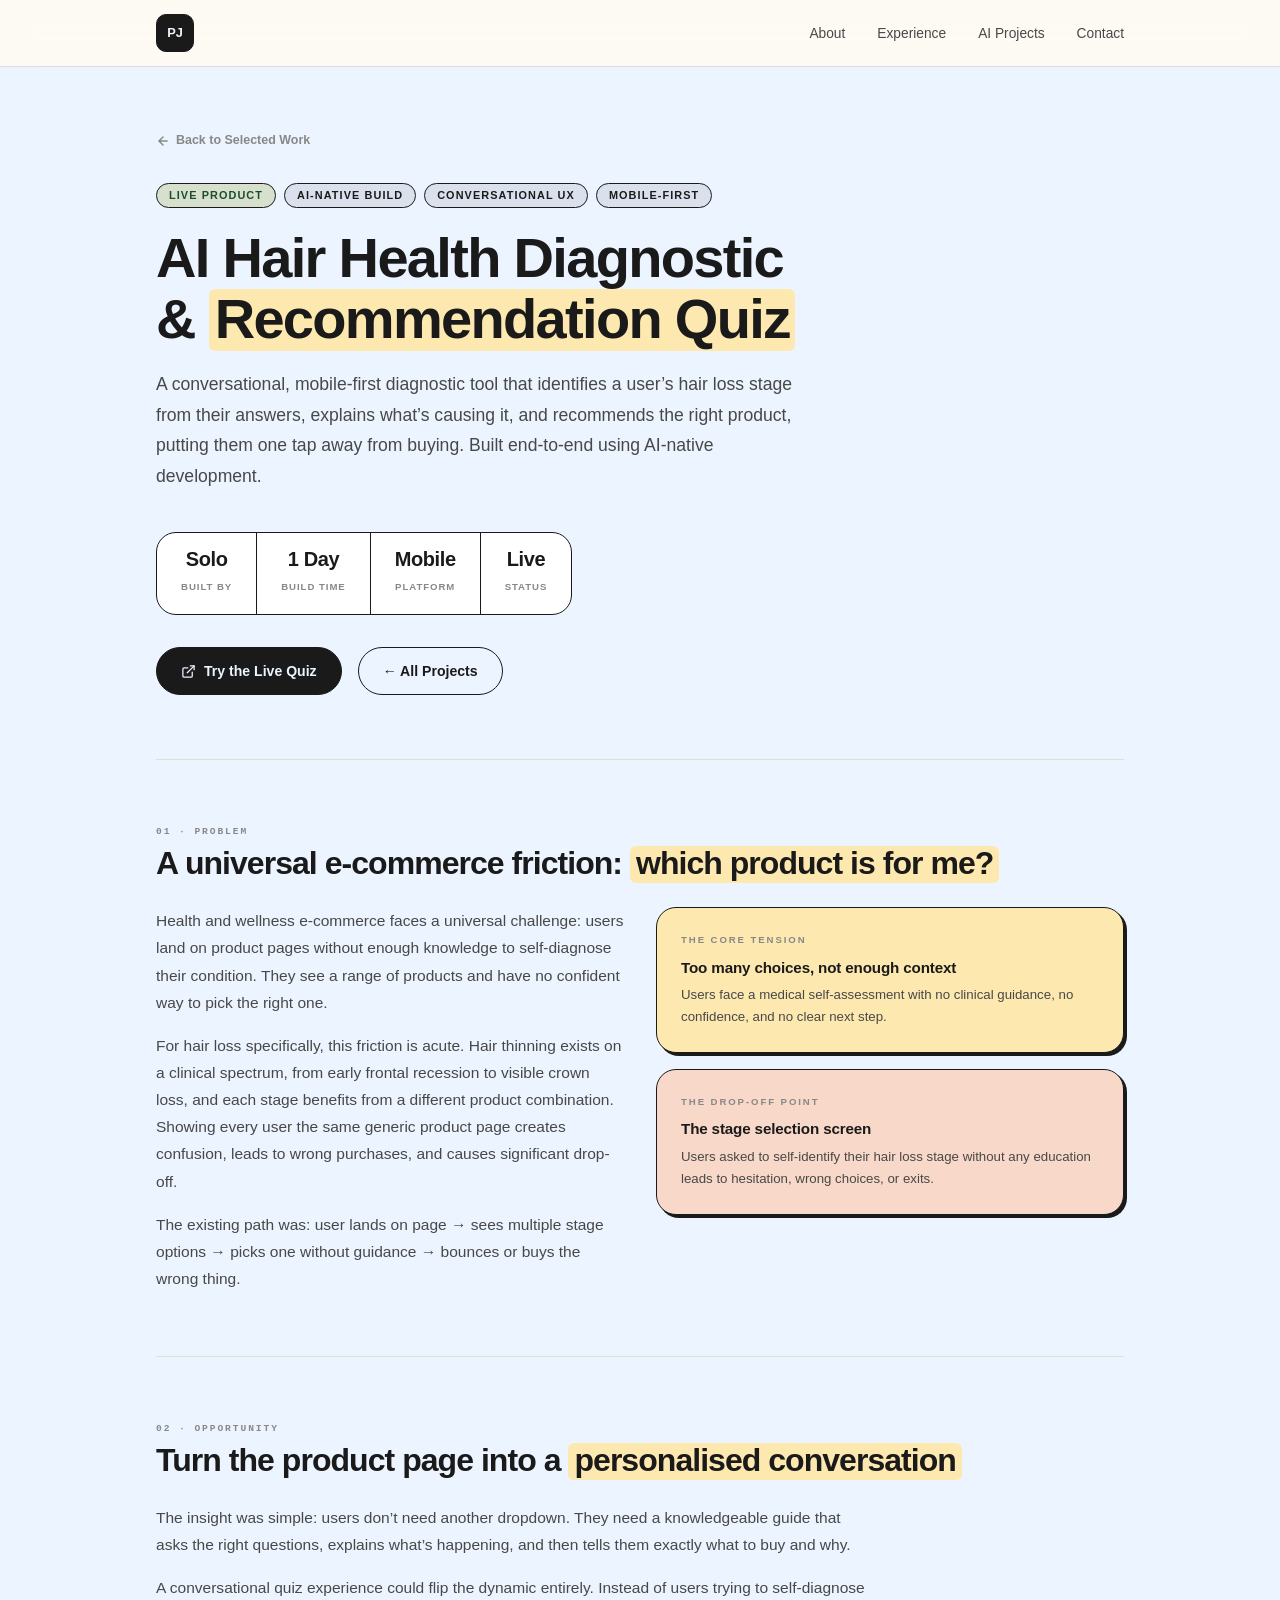
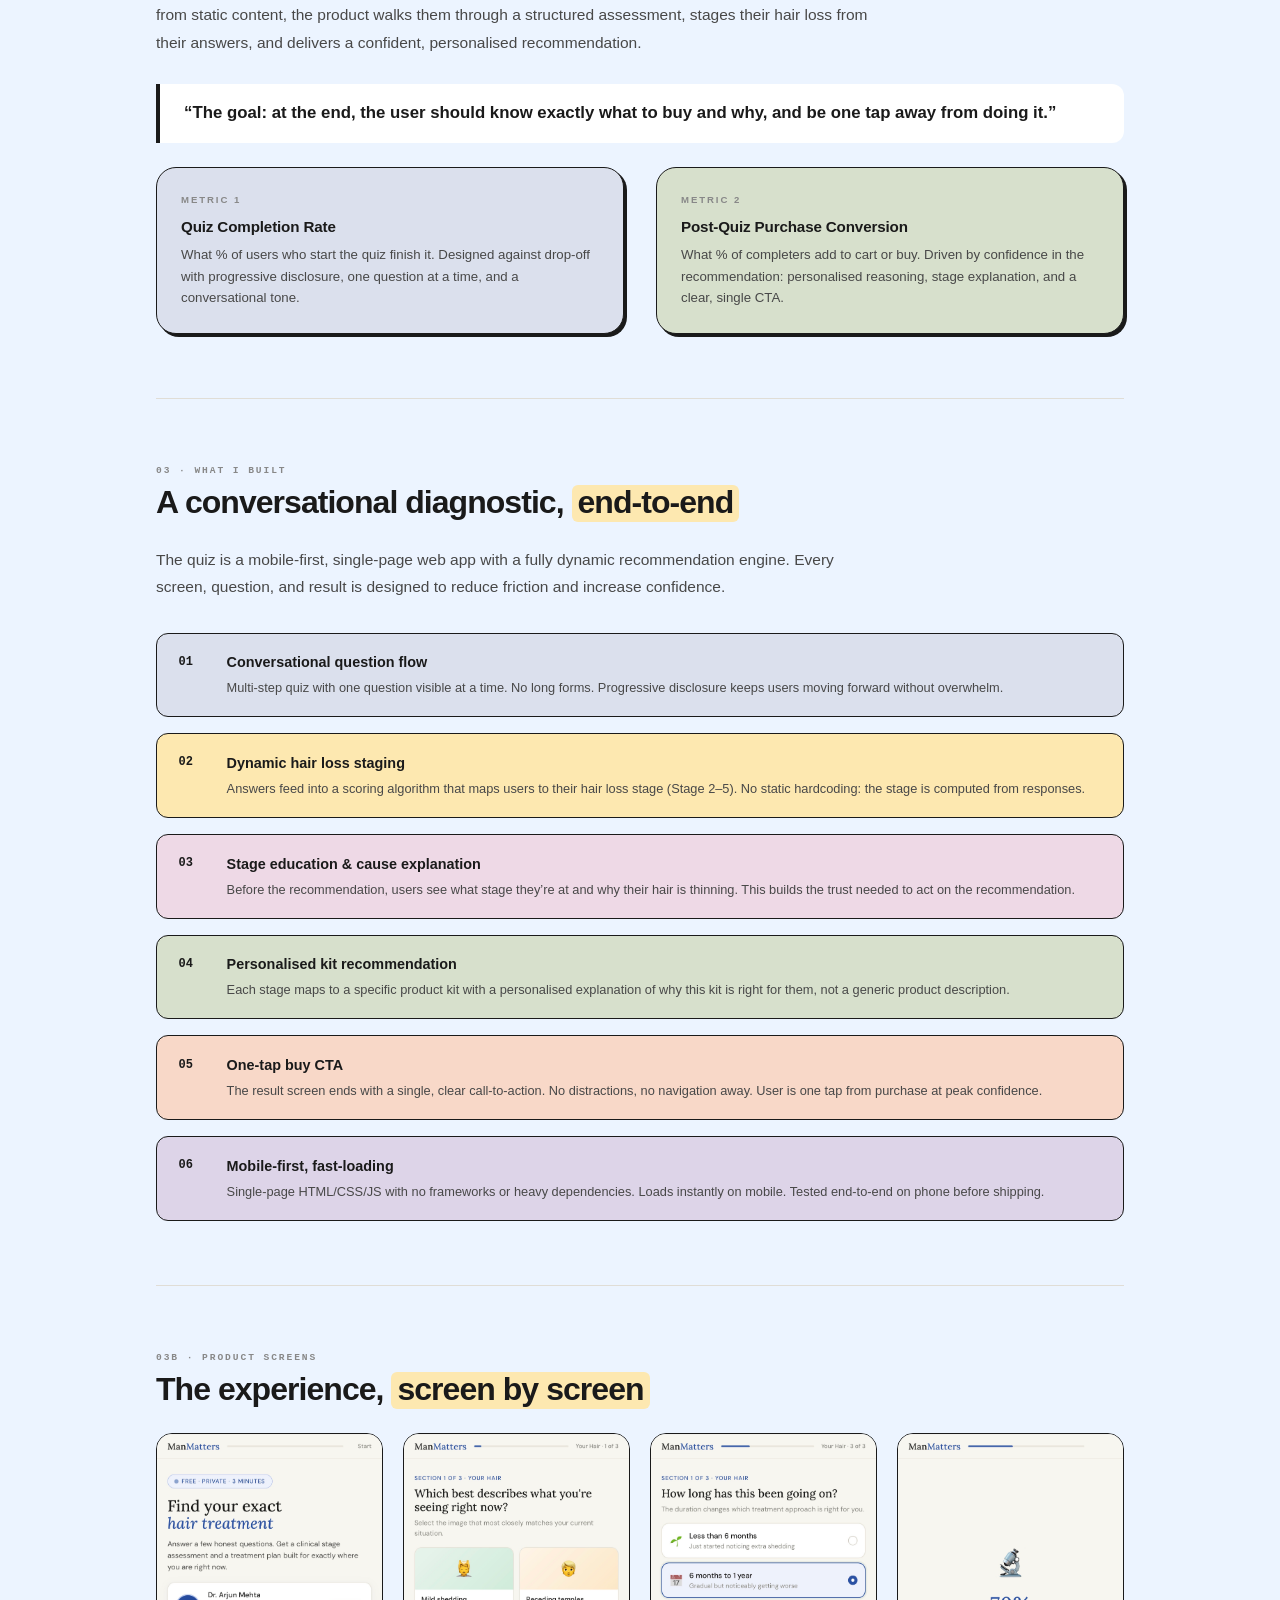
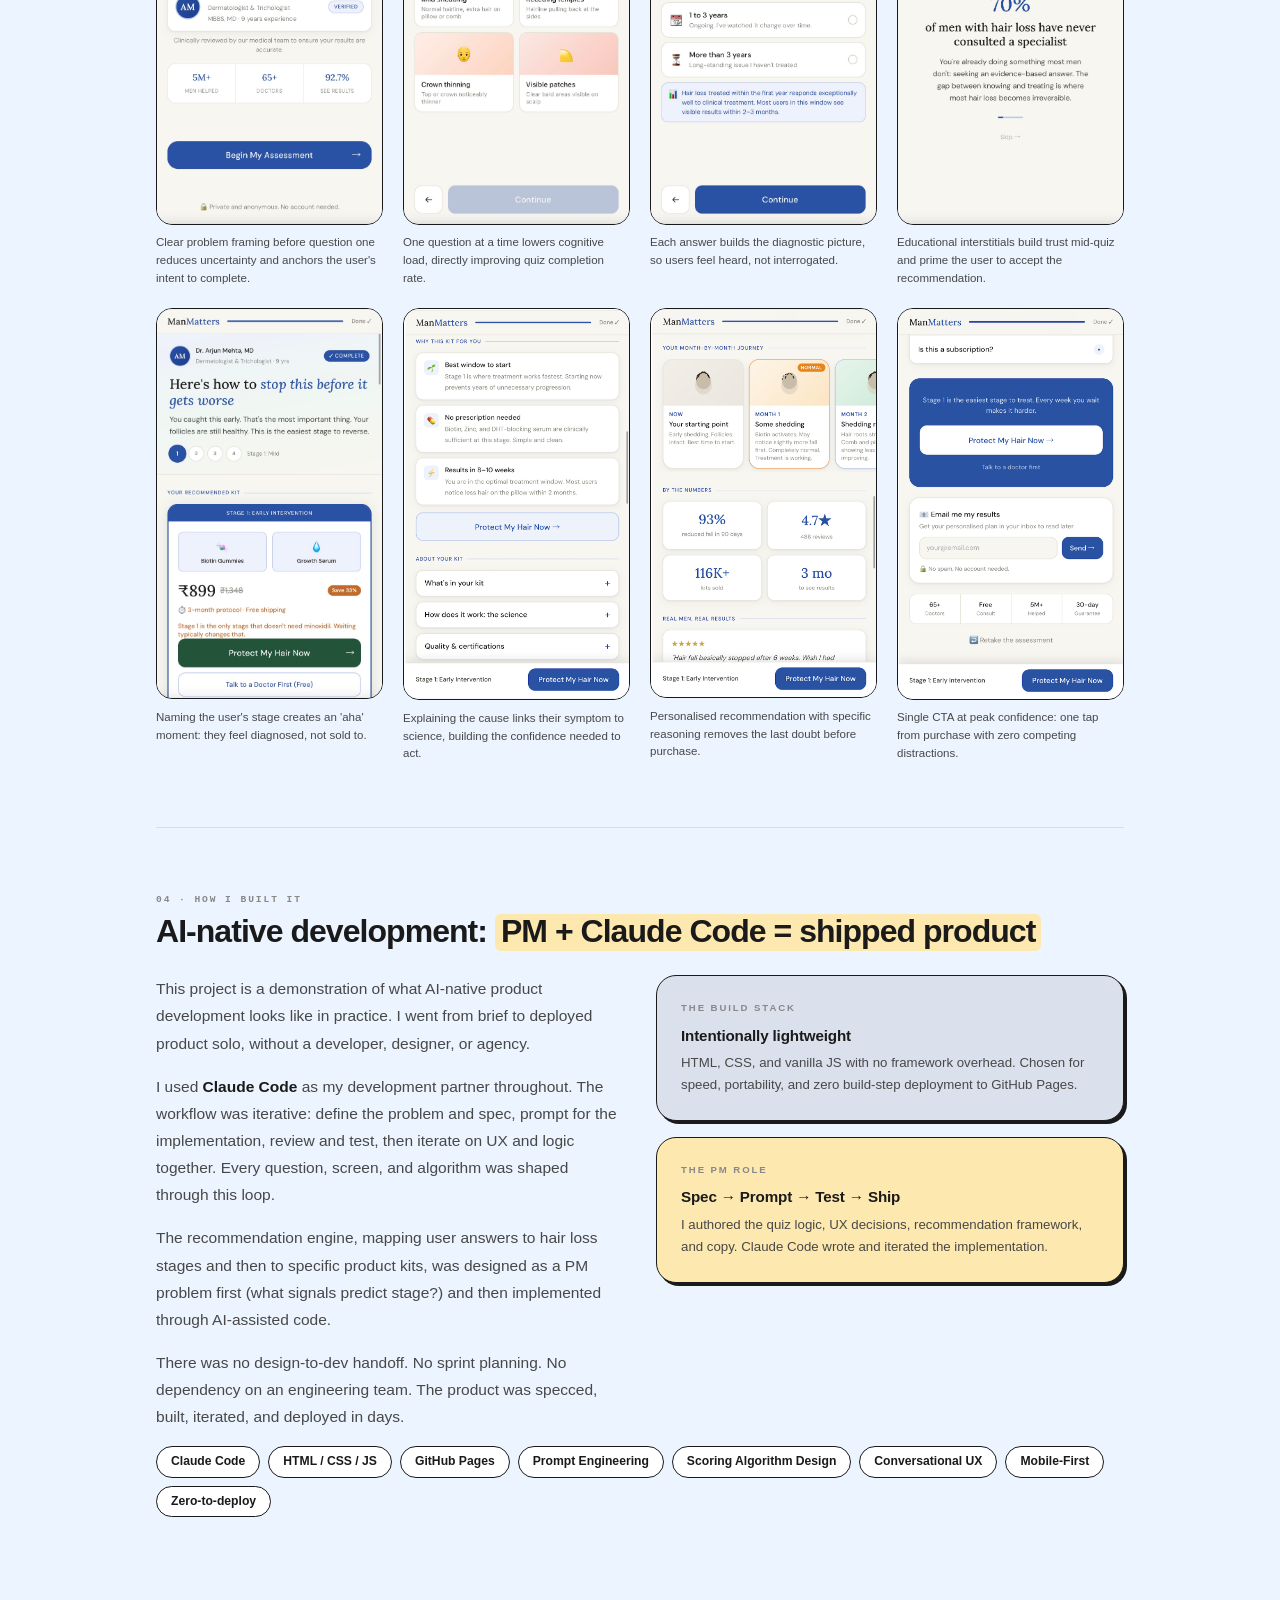
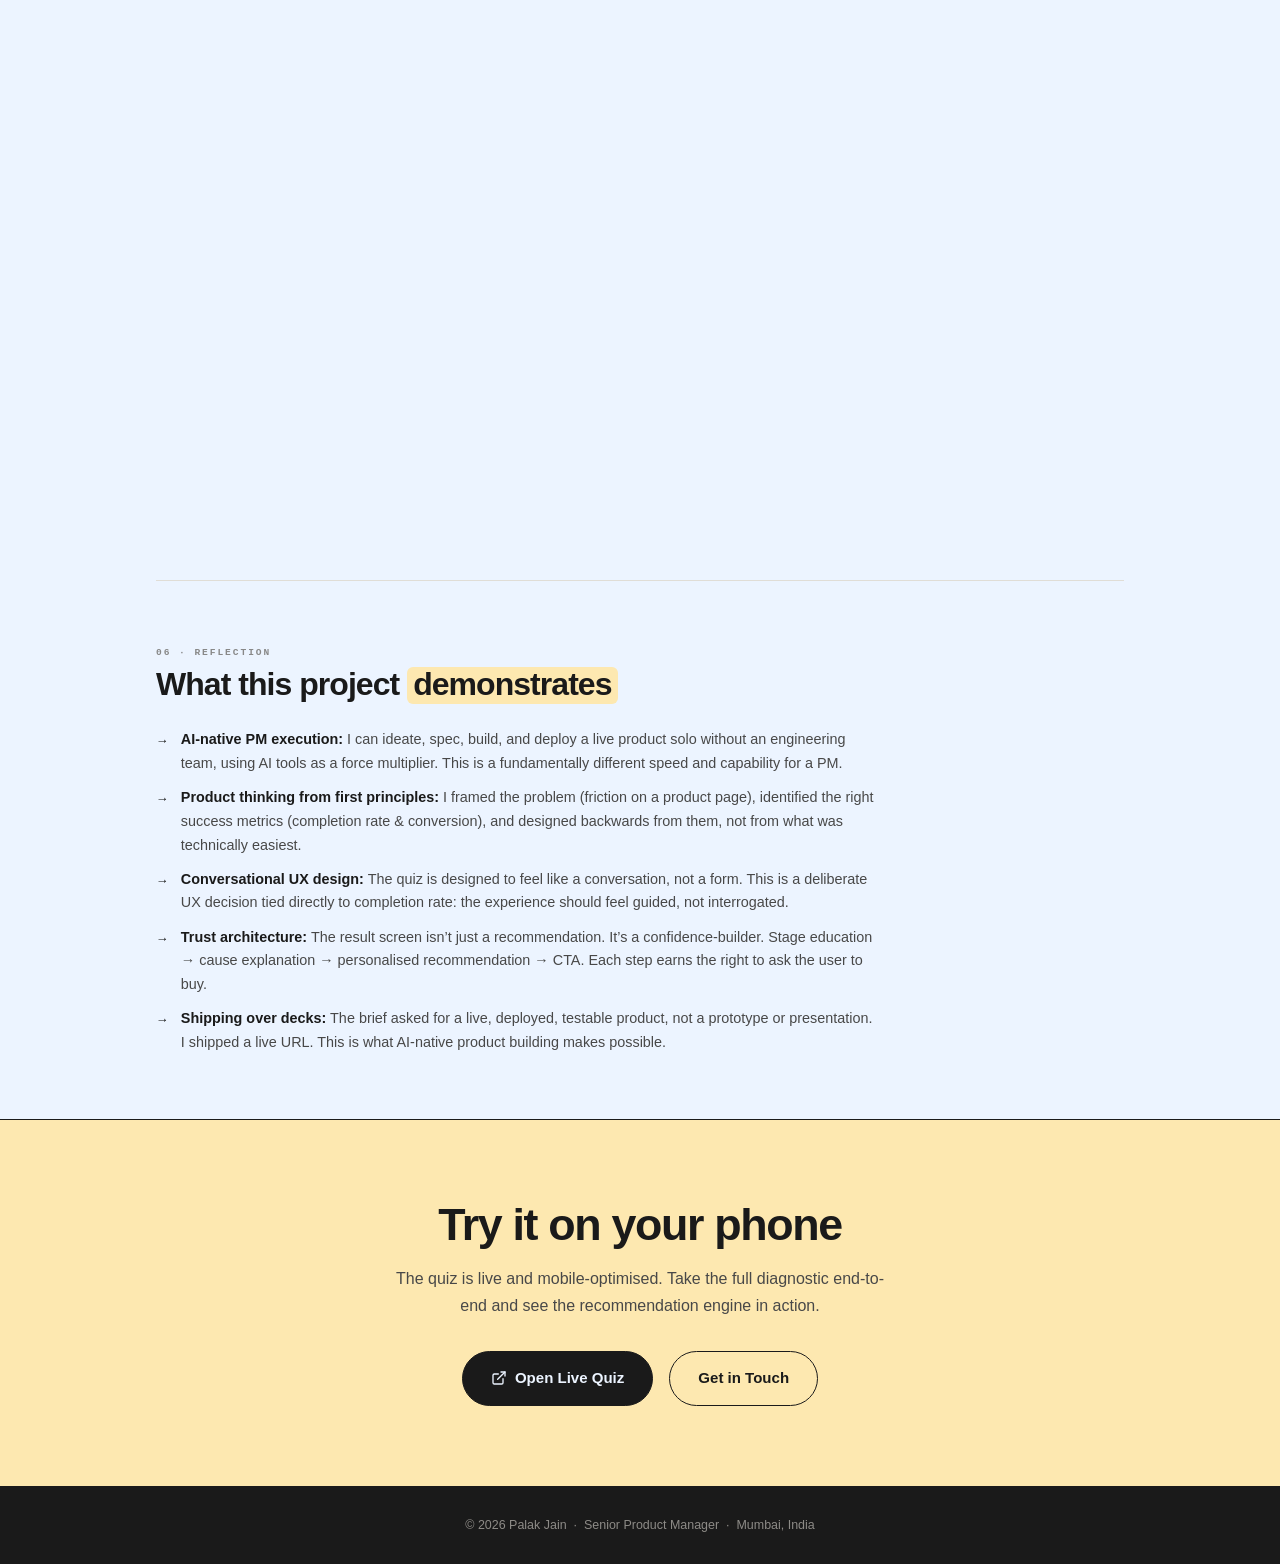
==== commit 0164bae6: "Major portfolio update: 8 project pages, thought articles, mobile UX, colour-matched pages - Added 7" ====
--- a/hair-analysis.html
+++ b/hair-analysis.html
@@ -7,6 +7,7 @@
   <title>Hair Health Diagnostic Quiz: Case Study · Palak Jain</title>
   <link rel="stylesheet" href="style.css" />
   <style>
+    :root { --bg: #ecf4ff; }
     /* ── Case Study Page Overrides ── */
     .cs-page-hero {
       padding: calc(var(--nav-h) + 4rem) clamp(1.5rem, 5vw, 3.5rem) 4rem;
@@ -341,7 +342,7 @@
       <ul class="nav-links" role="list">
         <li><a href="index.html#about">About</a></li>
         <li><a href="index.html#experience">Experience</a></li>
-        <li><a href="index.html#work">Work</a></li>
+        <li><a href="index.html#work">AI Projects</a></li>
         <li><a href="index.html#contact">Contact</a></li>
       </ul>
     </div>
@@ -545,42 +546,42 @@
         <div class="cs-screenshots-row">
 
           <div class="cs-shot fade-in">
-            <img src="screenshots/home.jpeg" alt="Quiz home screen" />
+            <img src="assets/screenshots/home.jpeg" alt="Quiz home screen" />
             <p class="cs-shot-caption">Clear problem framing before question one reduces uncertainty and anchors the user's intent to complete.</p>
           </div>
 
           <div class="cs-shot fade-in">
-            <img src="screenshots/quiz1.jpeg" alt="Quiz question 1" />
+            <img src="assets/screenshots/quiz1.jpeg" alt="Quiz question 1" />
             <p class="cs-shot-caption">One question at a time lowers cognitive load, directly improving quiz completion rate.</p>
           </div>
 
           <div class="cs-shot fade-in">
-            <img src="screenshots/quiz2.jpeg" alt="Quiz question 2" />
+            <img src="assets/screenshots/quiz2.jpeg" alt="Quiz question 2" />
             <p class="cs-shot-caption">Each answer builds the diagnostic picture, so users feel heard, not interrogated.</p>
           </div>
 
           <div class="cs-shot fade-in">
-            <img src="screenshots/fact.jpeg" alt="Fact interstitial screen" />
+            <img src="assets/screenshots/fact.jpeg" alt="Fact interstitial screen" />
             <p class="cs-shot-caption">Educational interstitials build trust mid-quiz and prime the user to accept the recommendation.</p>
           </div>
 
           <div class="cs-shot fade-in">
-            <img src="screenshots/result1.jpeg" alt="Result screen — stage diagnosis" />
+            <img src="assets/screenshots/result1.jpeg" alt="Result screen — stage diagnosis" />
             <p class="cs-shot-caption">Naming the user's stage creates an 'aha' moment: they feel diagnosed, not sold to.</p>
           </div>
 
           <div class="cs-shot fade-in">
-            <img src="screenshots/result2.png" alt="Result screen — cause explanation" />
+            <img src="assets/screenshots/result2.png" alt="Result screen — cause explanation" />
             <p class="cs-shot-caption">Explaining the cause links their symptom to science, building the confidence needed to act.</p>
           </div>
 
           <div class="cs-shot fade-in">
-            <img src="screenshots/result3.png" alt="Result screen — product recommendation" />
+            <img src="assets/screenshots/result3.png" alt="Result screen — product recommendation" />
             <p class="cs-shot-caption">Personalised recommendation with specific reasoning removes the last doubt before purchase.</p>
           </div>
 
           <div class="cs-shot fade-in">
-            <img src="screenshots/result4.png" alt="Result screen — CTA" />
+            <img src="assets/screenshots/result4.png" alt="Result screen — CTA" />
             <p class="cs-shot-caption">Single CTA at peak confidence: one tap from purchase with zero competing distractions.</p>
           </div>
 
@@ -725,7 +726,7 @@
 
   <footer class="footer" role="contentinfo">
     <div class="container">
-      <p>&copy; 2025 Palak Jain &nbsp;&middot;&nbsp; Senior Product Manager &nbsp;&middot;&nbsp; London, UK</p>
+      <p>&copy; 2026 Palak Jain &nbsp;&middot;&nbsp; Senior Product Manager &nbsp;&middot;&nbsp; Mumbai, India</p>
     </div>
   </footer>
 
--- a/style.css
+++ b/style.css
@@ -464,6 +464,7 @@
 .achievement-card:nth-child(3) { background: var(--blue);   }
 .achievement-card:nth-child(4) { background: var(--pink);   }
 .achievement-card:nth-child(5) { background: var(--purple); }
+.achievement-card:nth-child(6) { background: var(--peach);  }
 .achievement-card:hover { transform: translate(-3px,-3px); box-shadow: var(--shadow-sm); }
 
 .ach-icon  { font-size: 1.3rem; flex-shrink: 0; line-height: 1; }
@@ -536,94 +537,129 @@
 
 .timeline-tags { display: flex; flex-wrap: wrap; gap: 0.4rem; }
 
+/* Mobile accordion toggle button */
+.timeline-toggle-btn {
+  display: none;
+  align-items: center; gap: 0.45rem;
+  background: none; border: 1.5px solid rgba(26,26,26,0.2);
+  border-radius: 100px; padding: 5px 14px;
+  font-size: 0.72rem; font-weight: 700; color: var(--text);
+  cursor: pointer; margin-top: 0.85rem;
+  transition: background 0.18s, border-color 0.18s;
+}
+.timeline-toggle-btn:hover { background: rgba(26,26,26,0.06); border-color: rgba(26,26,26,0.4); }
+.timeline-toggle-btn .toggle-arrow { display: inline-block; transition: transform 0.25s ease; }
+.timeline-toggle-btn.open .toggle-arrow { transform: rotate(180deg); }
+
 /* ============================================================
    SELECTED WORK (case studies)
    ============================================================ */
-.work { background: var(--bg); border-top: var(--border-light); }
+.work {
+  background: #eaecf2;
+  background-image: radial-gradient(rgba(26,26,26,0.1) 1px, transparent 1px);
+  background-size: 22px 22px;
+  border-top: var(--border-light);
+}
 
 .work-grid {
   display: grid;
   grid-template-columns: repeat(2, 1fr);
-  gap: 1.5rem;
+  gap: 1.25rem;
 }
 
 .work-card {
-  border: var(--border); border-radius: var(--r);
-  padding: 1.75rem;
+  background: #fff;
+  border: none;
+  border-radius: 16px;
+  padding: 2rem 2rem 1.75rem;
   display: flex; flex-direction: column;
-  position: relative;
-  transition: transform 0.2s, box-shadow 0.2s;
-}
-.work-card:hover { transform: translate(-4px,-4px); box-shadow: var(--shadow); }
-.work-card:nth-child(1) { background: var(--purple); }
-.work-card:nth-child(2) { background: var(--yellow); }
-.work-card:nth-child(3) { background: var(--peach);  }
-.work-card:nth-child(4) { background: var(--blue);   }
+  position: relative; overflow: visible;
+  box-shadow: 0 2px 8px rgba(0,0,0,0.06), 0 0 0 1px rgba(0,0,0,0.05);
+  will-change: transform; cursor: pointer;
+  --card-glow: 26, 26, 26;
+}
+.work-card::before {
+  content: '';
+  position: absolute; inset: 0;
+  border-radius: 16px;
+  background: linear-gradient(135deg, rgba(var(--card-glow), 0.28) 0%, transparent 65%);
+  opacity: 0;
+  transition: opacity 0.35s ease;
+  pointer-events: none; z-index: 0;
+}
+.work-card:hover::before { opacity: 1; }
+.work-card:hover {
+  box-shadow: 0 20px 50px rgba(var(--card-glow), 0.3), 0 0 0 1px rgba(var(--card-glow), 0.15);
+}
+.work-card > * { position: relative; z-index: 1; }
+.work-card:nth-child(1) { background: #fff; --card-glow: 168, 140, 210; }
+.work-card:nth-child(2) { background: #fff; --card-glow: 220, 180, 60;  }
+.work-card:nth-child(3) { background: #fff; --card-glow: 235, 160, 110; }
+.work-card:nth-child(4) { background: #fff; --card-glow: 100, 170, 230; }
+
+.work-num {
+  font-size: 7.5rem; font-weight: 700; font-style: italic;
+  background: linear-gradient(to bottom, rgba(26,26,26,0.18) 0%, rgba(26,26,26,0.04) 100%);
+  -webkit-background-clip: text;
+  -webkit-text-fill-color: transparent;
+  background-clip: text;
+  line-height: 0.85; letter-spacing: -0.04em;
+  margin-bottom: -1.5rem;
+  user-select: none;
+  transition: background 0.35s ease, opacity 0.35s ease;
+}
+.work-card:hover .work-num {
+  background: linear-gradient(to bottom, rgba(255,255,255,0.85) 0%, rgba(255,255,255,0.35) 100%);
+  -webkit-background-clip: text;
+  background-clip: text;
+}
+
+.work-card h3 {
+  font-size: 1.65rem; font-weight: 700;
+  line-height: 1.2; margin-bottom: 0.75rem;
+  color: var(--text);
+}
+
+.work-card-outcome {
+  font-size: 0.87rem; line-height: 1.7;
+  color: var(--sub); flex: 1; margin-bottom: 1.1rem;
+}
+
+.work-tags { display: flex; flex-wrap: wrap; gap: 0.4rem; margin-bottom: 1.25rem; }
+
+.work-card .tag {
+  background: transparent;
+  border: 1.5px solid rgba(26,26,26,0.22);
+  color: rgba(26,26,26,0.5);
+  font-size: 0.6rem; font-weight: 700;
+  text-transform: uppercase; letter-spacing: 0.1em;
+  padding: 4px 12px; border-radius: var(--pill);
+  transition: border-color 0.35s ease, color 0.35s ease, background 0.35s ease;
+}
+.work-card:hover .tag {
+  border-color: rgba(var(--card-glow), 0.45);
+  color: rgba(var(--card-glow), 0.9);
+  background: rgba(var(--card-glow), 0.08);
+}
 
 .work-card-link {
   display: inline-flex; align-items: center; gap: 6px;
-  margin-top: 1.1rem;
-  font-size: 0.78rem; font-weight: 700;
-  color: var(--text);
-  border: var(--border);
-  border-radius: var(--pill);
-  padding: 6px 16px;
-  background: rgba(255,255,255,0.65);
-  transition: transform 0.18s, box-shadow 0.18s, background 0.18s;
-  align-self: flex-start;
-}
-.work-card-link:hover {
-  transform: translate(-2px,-2px);
-  box-shadow: var(--shadow-sm);
-  background: var(--text); color: var(--bg);
-}
-
-.work-featured-badge {
-  position: absolute; top: 1.1rem; right: 1.1rem;
-  background: var(--text); color: var(--bg);
-  font-size: 0.6rem; font-weight: 700;
-  letter-spacing: 0.1em; text-transform: uppercase;
-  padding: 3px 9px; border-radius: var(--pill);
-}
-
-.work-card-top {
-  display: flex; align-items: center;
-  justify-content: space-between;
-  margin-bottom: 0.85rem;
-}
-.work-num {
-  font-size: 0.65rem; font-weight: 700;
-  color: var(--muted); letter-spacing: 0.1em;
-  font-family: 'SFMono-Regular', Menlo, Courier, monospace;
-}
-.work-icon { font-size: 1.8rem; line-height: 1; }
-
-.work-card h3 { font-size: 1rem; margin-bottom: 1rem; }
-
-/* Case study blocks */
-.case-study {
-  display: flex; flex-direction: column;
-  gap: 0.75rem; flex: 1; margin-bottom: 1.1rem;
-}
-.cs-block {}
-.cs-label {
-  font-size: 0.6rem; font-weight: 700;
-  text-transform: uppercase; letter-spacing: 0.18em;
-  color: var(--muted); margin-bottom: 0.2rem;
-  display: flex; align-items: center; gap: 6px;
-}
-.cs-label::before {
-  content: '';
-  display: inline-block;
-  width: 12px; height: 1.5px;
-  background: var(--muted); border-radius: 1px;
-}
-.cs-block p { font-size: 0.82rem; line-height: 1.6; }
-.cs-impact .cs-label { color: var(--text); }
-.cs-impact .cs-label::before { background: var(--text); }
-.cs-impact p { color: var(--text); font-weight: 500; }
-
-.work-tags { display: flex; flex-wrap: wrap; gap: 0.4rem; margin-top: auto; }
+  font-size: 0.8rem; font-weight: 700;
+  color: var(--text); text-decoration: none;
+  letter-spacing: -0.01em; align-self: flex-start;
+  background: none; border: none;
+  border-radius: 0; padding: 0; box-shadow: none;
+  transition: gap 0.2s ease; position: static;
+}
+.work-card-link::after {
+  content: ''; position: absolute; inset: 0;
+  border-radius: 16px; z-index: 2;
+}
+.work-card-link:hover { gap: 12px; transform: none; box-shadow: none; }
+
+.work-card-top { display: none; }
+.work-icon { display: none; }
+.work-card-footer { margin-top: auto; }
 
 /* ============================================================
    SKILLS
@@ -679,7 +715,7 @@
 .certs { background: var(--bg); border-top: var(--border-light); }
 
 .certs-grid {
-  display: grid; grid-template-columns: repeat(3, 1fr);
+  display: grid; grid-template-columns: repeat(4, 1fr);
   gap: 1rem;
 }
 .cert-card {
@@ -687,7 +723,9 @@
   padding: 1rem 1.2rem;
   display: flex; align-items: center; gap: 0.85rem;
   transition: transform 0.18s, box-shadow 0.18s;
-}
+  text-decoration: none; color: inherit;
+}
+.cert-card--linked:hover { transform: translate(-2px,-2px); box-shadow: var(--shadow-sm); }
 .cert-card:nth-child(1) { background: var(--purple); }
 .cert-card:nth-child(2) { background: var(--blue);   }
 .cert-card:nth-child(3) { background: var(--green);  }
@@ -700,6 +738,17 @@
 .cert-title { font-size: 0.82rem; font-weight: 700; color: var(--text); margin-bottom: 0.18rem; line-height: 1.3; }
 .cert-issuer { font-size: 0.72rem; color: var(--sub); }
 .cert-status.ongoing { color: #2d7a4f; font-weight: 700; }
+
+/* ============================================================
+   RESUME
+   ============================================================ */
+.resume { background: var(--bg); border-top: var(--border-light); }
+
+.resume-actions {
+  display: flex; gap: 1rem; flex-wrap: wrap;
+  margin-bottom: 2rem;
+}
+
 
 /* ============================================================
    CONTACT
@@ -761,9 +810,20 @@
   .skills-grid   { grid-template-columns: 1fr; }
   .certs-grid    { grid-template-columns: repeat(2, 1fr); }
   .timeline-header { flex-direction: column; gap: 0.5rem; }
+  /* Mobile accordion: show button, collapse details */
+  .timeline-toggle-btn { display: inline-flex; }
+  .timeline-summary,
+  .timeline-bullets {
+    overflow: hidden; max-height: 0;
+    opacity: 0; margin-bottom: 0 !important;
+    transition: max-height 0.38s ease, opacity 0.28s ease;
+  }
+  .timeline-item.expanded .timeline-summary { max-height: 200px; opacity: 1; margin-bottom: 0.9rem !important; }
+  .timeline-item.expanded .timeline-bullets { max-height: 800px; opacity: 1; margin-bottom: 1rem !important; }
 }
 
 @media (max-width: 600px) {
+  /* ── Nav ── */
   .nav-links {
     display: none;
     position: fixed; top: var(--nav-h); left: 0; right: 0;
@@ -779,20 +839,526 @@
   .nav-toggle.open span:nth-child(2) { opacity: 0; }
   .nav-toggle.open span:nth-child(3) { transform: rotate(-45deg) translate(5px,-5px); }
 
-  h1 { font-size: 2.8rem; }
-  h2 { font-size: 1.9rem; }
-
+  /* ── Typography ── */
+  h1 { font-size: 2.4rem; }
+  h2 { font-size: 1.75rem; }
+  .section { padding: 3.5rem 0; }
+
+  /* ── Hero ── */
   .expertise-grid { grid-template-columns: 1fr; }
   .hero-stats { width: 100%; }
   .stat { flex: 1; padding: 0.85rem 0.5rem; }
   .stat-value { font-size: 1.25rem; }
-  .section { padding: 4rem 0; }
-  .certs-grid { grid-template-columns: 1fr; }
+  .hero-visual { display: none; } /* hide impact card — stats bar tells the story */
+
+  /* ── AI PROJECTS — horizontal swipe carousel ── */
+  .work-grid {
+    display: flex !important;
+    flex-direction: row;
+    overflow-x: scroll;
+    -webkit-overflow-scrolling: touch;
+    scrollbar-width: none;
+    gap: 0.85rem;
+    padding: 0.5rem clamp(1.5rem, 5vw, 3.5rem) 1.75rem;
+    margin: 0 calc(-1 * clamp(1.5rem, 5vw, 3.5rem));
+  }
+  .work-grid::-webkit-scrollbar { display: none; }
+  .work-card {
+    flex: 0 0 82vw !important;
+    min-width: 0;
+  }
+  /* Numbers always colored on mobile (no hover state) */
+  .work-num {
+    font-size: 5.5rem;
+    margin-bottom: -1.1rem;
+    background: linear-gradient(to bottom, rgba(var(--card-glow), 0.38) 0%, rgba(var(--card-glow), 0.08) 100%);
+    -webkit-background-clip: text;
+    -webkit-text-fill-color: transparent;
+    background-clip: text;
+  }
+  .work-card h3 { font-size: 1.3rem; }
+
+  /* ── THOUGHTS — horizontal swipe carousel ── */
+  .thoughts-list {
+    flex-direction: row !important;
+    overflow-x: scroll !important;
+    scroll-snap-type: x mandatory;
+    -webkit-overflow-scrolling: touch;
+    scrollbar-width: none;
+    gap: 0.85rem;
+    padding: 0.5rem clamp(1.5rem, 5vw, 3.5rem) 1.75rem;
+    margin: 0 calc(-1 * clamp(1.5rem, 5vw, 3.5rem));
+  }
+  .thoughts-list::-webkit-scrollbar { display: none; }
+  .thought-row {
+    flex: 0 0 82vw;
+    min-width: 0;
+    scroll-snap-align: start;
+    display: flex;
+    flex-direction: column;
+    gap: 0;
+    padding: 1.5rem;
+    background: var(--bg);
+    border: 1.5px solid rgba(26,26,26,0.1) !important;
+    border-radius: 16px;
+    box-shadow: 0 2px 8px rgba(0,0,0,0.05);
+    text-decoration: none; color: inherit;
+  }
+  .thought-row:first-child { border-top: 1.5px solid rgba(26,26,26,0.1) !important; }
+  .thought-row:hover { background: var(--bg); }
+  .thought-row-num {
+    display: block;
+    font-size: 4rem; font-weight: 900;
+    line-height: 0.9;
+    color: rgba(var(--row-color), 0.45);
+    margin-bottom: 0.85rem;
+    -webkit-text-fill-color: rgba(var(--row-color), 0.45);
+    background: none;
+  }
+  .thought-row-body { display: flex; flex-direction: column; flex: 1; }
+  .thought-row-link { display: none; }
+  .thought-row-meta { margin-bottom: 0.55rem; }
+  .thought-row-title { font-size: 1rem; margin-bottom: 0.5rem; }
+  .thought-excerpt { font-size: 0.8rem; }
+
+  /* ── CERTS — horizontal scroll row ── */
+  .certs-grid {
+    display: flex !important;
+    flex-direction: row;
+    overflow-x: scroll;
+    scroll-snap-type: x mandatory;
+    -webkit-overflow-scrolling: touch;
+    scrollbar-width: none;
+    gap: 0.75rem;
+    padding: 0.25rem clamp(1.5rem, 5vw, 3.5rem) 1.25rem;
+    margin: 0 calc(-1 * clamp(1.5rem, 5vw, 3.5rem));
+  }
+  .certs-grid::-webkit-scrollbar { display: none; }
+  .cert-card {
+    flex: 0 0 72vw;
+    scroll-snap-align: start;
+  }
+
+
+  /* ── General ── */
   .contact-links { flex-direction: column; align-items: center; }
   .btn-lg { width: 100%; max-width: 360px; justify-content: center; }
+  .section-label { font-size: 0.6rem; }
 }
 
 @media (prefers-reduced-motion: reduce) {
   *, *::before, *::after { animation-duration: 0.01ms !important; transition-duration: 0.01ms !important; }
   html { scroll-behavior: auto; }
 }
+
+/* ============================================================
+   QUOTE SECTION
+   ============================================================ */
+.quote-section {
+  background: var(--text);
+  border-top: var(--border);
+  padding: 4.5rem 0;
+}
+.quote-inner {
+  max-width: 760px;
+  margin: 0 auto;
+  text-align: center;
+}
+.quote-mark {
+  font-size: 5rem;
+  line-height: 0.4;
+  color: rgba(255,251,243,0.12);
+  font-family: Georgia, 'Times New Roman', serif;
+  display: block;
+  margin-bottom: 1.25rem;
+  user-select: none;
+}
+.quote-text {
+  font-size: clamp(1.1rem, 2.4vw, 1.55rem);
+  font-weight: 600;
+  color: var(--bg);
+  line-height: 1.6;
+  letter-spacing: -0.025em;
+  margin-bottom: 1.5rem;
+  font-style: italic;
+}
+.quote-attr {
+  font-size: 0.72rem;
+  color: rgba(255,251,243,0.45);
+  font-weight: 600;
+  letter-spacing: 0.18em;
+  text-transform: uppercase;
+}
+
+/* ============================================================
+   THOUGHTS & IDEAS
+   ============================================================ */
+.thoughts { background: var(--surface); border-top: var(--border-light); }
+
+.thoughts-list {
+  display: flex;
+  flex-direction: column;
+}
+
+.thought-row {
+  display: grid;
+  grid-template-columns: 72px 1fr 110px;
+  gap: 2.25rem;
+  align-items: center;
+  padding: 2.25rem 0;
+  border-bottom: 1.5px solid rgba(26,26,26,0.1);
+  text-decoration: none; color: inherit;
+  transition: background 0.18s;
+}
+.thought-row:first-child { border-top: 1.5px solid rgba(26,26,26,0.1); }
+.thought-row:hover { background: rgba(26,26,26,0.03); }
+
+.thought-row-num {
+  font-size: 3.8rem; font-weight: 900;
+  color: rgba(26,26,26,0.07);
+  line-height: 1; letter-spacing: -0.05em;
+  align-self: flex-start; padding-top: 0.2rem;
+  user-select: none;
+  transition: color 0.25s ease;
+}
+/* Per-row accent colors */
+.thought-row:nth-child(1) { --row-color: 168, 140, 210; }
+.thought-row:nth-child(2) { --row-color: 100, 170, 230; }
+.thought-row:nth-child(3) { --row-color: 110, 195, 160; }
+.thought-row:nth-child(4) { --row-color: 235, 160, 110; }
+.thought-row:nth-child(5) { --row-color: 220, 130, 175; }
+
+.thought-row:hover .thought-row-num { color: rgba(var(--row-color), 0.55); }
+.thought-row .tag,
+.thought-row .thought-read-time { transition: border-color 0.22s ease, color 0.22s ease, background 0.22s ease; }
+.thought-row:hover .tag {
+  border-color: rgba(var(--row-color), 0.6);
+  color: rgba(var(--row-color), 1);
+  background: rgba(var(--row-color), 0.1);
+}
+.thought-row:hover .thought-read-time {
+  border-color: rgba(var(--row-color), 0.5);
+  color: rgba(var(--row-color), 0.9);
+  background: rgba(var(--row-color), 0.12);
+}
+
+.thought-row-body { }
+
+.thought-row-meta {
+  display: flex; flex-wrap: wrap; align-items: center; gap: 0.4rem;
+  margin-bottom: 0.6rem;
+}
+.thought-read-time {
+  font-size: 0.63rem; font-weight: 600;
+  color: var(--muted);
+  background: rgba(26,26,26,0.07);
+  border: var(--border); border-radius: var(--pill);
+  padding: 2px 9px;
+}
+
+.thought-row-title {
+  font-size: 1.05rem; font-weight: 700;
+  line-height: 1.3; margin-bottom: 0.55rem;
+  color: var(--text);
+}
+
+.thought-excerpt {
+  font-size: 0.83rem; line-height: 1.65;
+  color: var(--sub);
+}
+
+.thought-row-link {
+  display: inline-flex; align-items: center; justify-content: flex-end;
+  gap: 6px; white-space: nowrap;
+  font-size: 0.82rem; font-weight: 800;
+  color: var(--text); text-decoration: none;
+  letter-spacing: -0.01em;
+  transition: gap 0.2s ease;
+}
+.thought-row:hover .thought-row-link { gap: 14px; }
+
+/* ============================================================
+   TOOLS & STACK — SCROLLING MARQUEE
+   ============================================================ */
+.stack { background: var(--surface); border-top: var(--border-light); }
+
+.stack-marquee-wrapper {
+  overflow: hidden;
+  position: relative;
+  padding: 60px 0 1rem;
+  mask-image: linear-gradient(to right, transparent, black 8%, black 92%, transparent);
+  -webkit-mask-image: linear-gradient(to right, transparent, black 8%, black 92%, transparent);
+}
+
+.stack-marquee-track {
+  display: flex;
+  gap: 0.85rem;
+  width: max-content;
+  animation: stackMarquee 38s linear infinite;
+}
+.stack-marquee-track:hover { animation-play-state: paused; }
+
+@keyframes stackMarquee {
+  from { transform: translateX(0); }
+  to   { transform: translateX(-50%); }
+}
+
+.stack-badge-item {
+  display: flex;
+  align-items: center; justify-content: center;
+  flex-shrink: 0;
+  width: 70px; height: 70px;
+  background: var(--surface);
+  border: 1.5px solid rgba(26,26,26,0.12);
+  border-radius: var(--r-sm);
+  transition: transform 0.18s ease, box-shadow 0.18s ease, border-color 0.18s ease;
+  cursor: default; position: relative;
+}
+.stack-badge-item:hover {
+  transform: translateY(-4px);
+  box-shadow: 3px 6px 0 rgba(26,26,26,0.2);
+  border-color: rgba(26,26,26,0.35);
+}
+.stack-badge-item::before {
+  content: attr(data-tooltip);
+  position: absolute;
+  bottom: calc(100% + 12px); left: 50%;
+  transform: translateX(-50%) translateY(6px);
+  background: #1a1a1a; color: #fffbf3;
+  font-size: 0.72rem; font-weight: 600;
+  padding: 7px 12px; border-radius: 8px;
+  white-space: nowrap; opacity: 0;
+  pointer-events: none;
+  transition: opacity 0.18s ease, transform 0.18s ease;
+  z-index: 20;
+}
+.stack-badge-item::after {
+  content: '';
+  position: absolute; bottom: calc(100% + 4px); left: 50%;
+  transform: translateX(-50%) translateY(4px);
+  border: 6px solid transparent; border-top-color: #1a1a1a;
+  opacity: 0; pointer-events: none;
+  transition: opacity 0.18s ease, transform 0.18s ease;
+  z-index: 20;
+}
+.stack-badge-item:hover::before { opacity: 1; transform: translateX(-50%) translateY(0); }
+.stack-badge-item:hover::after  { opacity: 1; transform: translateX(-50%) translateY(0); }
+
+.stack-badge-icon {
+  width: 36px; height: 36px;
+  display: flex; align-items: center; justify-content: center;
+}
+.stack-badge-icon img {
+  width: 36px; height: 36px;
+  object-fit: contain; display: block;
+}
+.stack-letter-badge {
+  width: 36px; height: 36px;
+  border-radius: 7px;
+  display: flex; align-items: center; justify-content: center;
+  font-size: 0.52rem; font-weight: 900;
+  letter-spacing: 0.06em; color: #fff;
+  flex-shrink: 0;
+  font-family: -apple-system, BlinkMacSystemFont, 'Segoe UI', Helvetica, Arial, sans-serif;
+}
+
+/* 7th cert card */
+.cert-card:nth-child(7) { background: var(--sage); }
+
+/* Work cards 5, 6, 7 */
+.work-card:nth-child(5) { background: #fff; --card-glow: 110, 195, 160; }
+.work-card:nth-child(6) { background: #fff; --card-glow: 220, 130, 175; }
+.work-card:nth-child(7) { background: #fff; --card-glow: 140, 185, 170; }
+.work-card:nth-child(8) { background: #fff; --card-glow: 90, 190, 140; }
+
+/* ============================================================
+   ARCHITECTURE / FLOW DIAGRAMS
+   ============================================================ */
+.arch-diagram {
+  display: flex;
+  align-items: center;
+  flex-wrap: wrap;
+  gap: 0.5rem;
+  padding: 1.5rem;
+  background: var(--surface);
+  border: var(--border);
+  border-radius: var(--r-sm);
+  margin: 1.5rem 0;
+  box-shadow: var(--shadow-sm);
+  overflow-x: auto;
+}
+
+.arch-step {
+  display: flex;
+  flex-direction: column;
+  align-items: center;
+  gap: 0.4rem;
+  padding: 0.75rem 1rem;
+  border: var(--border);
+  border-radius: var(--r-sm);
+  min-width: 86px;
+  max-width: 110px;
+  transition: transform 0.18s, box-shadow 0.18s;
+}
+.arch-step:hover { transform: translate(-2px,-2px); box-shadow: var(--shadow-sm); }
+.arch-step:nth-child(1)  { background: var(--yellow); }
+.arch-step:nth-child(3)  { background: var(--blue);   }
+.arch-step:nth-child(5)  { background: var(--pink);   }
+.arch-step:nth-child(7)  { background: var(--green);  }
+.arch-step:nth-child(9)  { background: var(--purple); }
+.arch-step:nth-child(11) { background: var(--peach);  }
+.arch-step:nth-child(13) { background: var(--sage);   }
+
+.arch-step-icon  { font-size: 1.4rem; line-height: 1; }
+.arch-step-label {
+  font-size: 0.62rem; font-weight: 700;
+  color: var(--text); text-align: center; line-height: 1.3;
+}
+
+.arch-arrow {
+  font-size: 1.1rem; color: var(--muted);
+  flex-shrink: 0; font-weight: 700;
+}
+
+.arch-diagram-wrap {
+  border: var(--border); border-radius: var(--r);
+  padding: 1.75rem; background: var(--bg);
+  margin: 1.5rem 0;
+  box-shadow: var(--shadow-sm);
+}
+.cs-project-img {
+  width: 100%; border-radius: var(--r);
+  border: var(--border); display: block;
+  margin: 1.5rem 0;
+  box-shadow: var(--shadow-sm);
+}
+.cs-project-img-row {
+  display: grid; grid-template-columns: 1fr 1fr;
+  gap: 1.25rem; margin: 1.5rem 0;
+}
+@media (max-width: 680px) { .cs-project-img-row { grid-template-columns: 1fr; } }
+.arch-diagram-title {
+  font-size: 0.65rem; font-weight: 700;
+  text-transform: uppercase; letter-spacing: 0.18em;
+  color: var(--muted); margin-bottom: 1rem;
+}
+
+/* ============================================================
+   ARTICLE / BLOG PAGE
+   ============================================================ */
+.article-hero {
+  padding: calc(var(--nav-h) + 4rem) clamp(1.5rem, 5vw, 3.5rem) 4rem;
+  max-width: 1080px;
+  margin: 0 auto;
+}
+.article-meta {
+  display: flex; flex-wrap: wrap; gap: 0.5rem;
+  margin-bottom: 1.25rem;
+}
+.article-meta-tag {
+  background: var(--yellow);
+  border: var(--border);
+  border-radius: var(--pill);
+  font-size: 0.68rem; font-weight: 700;
+  padding: 3px 12px; color: var(--text);
+  text-transform: uppercase; letter-spacing: 0.1em;
+}
+.article-title {
+  font-size: clamp(2rem, 5vw, 3.2rem);
+  line-height: 1.1;
+  margin-bottom: 1.25rem;
+  letter-spacing: -0.03em;
+  max-width: 820px;
+}
+.article-intro {
+  font-size: 1.12rem;
+  max-width: 680px;
+  line-height: 1.75;
+  color: var(--sub);
+  margin-bottom: 2rem;
+}
+
+.article-body {
+  max-width: 720px;
+  margin: 0 auto;
+  padding: 0 clamp(1.5rem, 5vw, 3.5rem) 5rem;
+}
+.article-section {
+  padding: 3rem 0;
+  border-top: var(--border-light);
+}
+.article-section:first-child { border-top: none; padding-top: 0; }
+.article-section h2 {
+  font-size: clamp(1.3rem, 2.5vw, 1.7rem);
+  margin-bottom: 1.1rem;
+  letter-spacing: -0.025em;
+}
+.article-prose p {
+  font-size: 0.97rem;
+  line-height: 1.85;
+  color: var(--sub);
+  margin-bottom: 1rem;
+}
+.article-prose p:last-child { margin-bottom: 0; }
+.article-prose strong { color: var(--text); font-weight: 600; }
+.article-prose ul {
+  list-style: none;
+  display: flex; flex-direction: column; gap: 0.6rem;
+  margin: 1rem 0;
+}
+.article-prose ul li {
+  display: flex; gap: 0.75rem;
+  align-items: flex-start;
+  font-size: 0.93rem; line-height: 1.7; color: var(--sub);
+}
+.article-prose ul li::before {
+  content: '→';
+  color: var(--text); font-weight: 700;
+  flex-shrink: 0; font-size: 0.8rem;
+  margin-top: 0.14rem;
+}
+.article-pullout {
+  border-left: 4px solid var(--text);
+  padding: 1rem 1.5rem;
+  margin: 1.75rem 0;
+  background: var(--surface);
+  border-radius: 0 var(--r-sm) var(--r-sm) 0;
+}
+.article-pullout p {
+  font-size: 1.05rem; font-weight: 600;
+  color: var(--text); line-height: 1.6;
+  margin: 0;
+}
+.article-callout {
+  border: var(--border); border-radius: var(--r-sm);
+  padding: 1.25rem 1.5rem;
+  margin: 1.5rem 0;
+  box-shadow: var(--shadow-sm);
+}
+.article-callout-label {
+  font-size: 0.6rem; font-weight: 700;
+  text-transform: uppercase; letter-spacing: 0.2em;
+  color: var(--muted); margin-bottom: 0.5rem;
+}
+.article-callout h4 {
+  font-size: 0.92rem; font-weight: 700;
+  color: var(--text); margin-bottom: 0.35rem;
+  text-transform: none; letter-spacing: -0.01em;
+}
+.article-callout p {
+  font-size: 0.82rem; line-height: 1.65; color: var(--sub);
+}
+
+/* Responsive additions */
+@media (max-width: 960px) {
+  .thought-row { grid-template-columns: 56px 1fr; grid-template-rows: auto auto; }
+  .thought-row-num { grid-row: 1; }
+  .thought-row-body { grid-row: 1; }
+  .thought-row-link { grid-column: 2; grid-row: 2; justify-content: flex-start; padding-top: 0.5rem; }
+  .certs-grid    { grid-template-columns: repeat(2, 1fr); }
+}
+@media (max-width: 600px) {
+  .certs-grid { grid-template-columns: 1fr; }
+  .arch-diagram { gap: 0.4rem; padding: 1rem; }
+  .arch-step    { min-width: 70px; padding: 0.6rem 0.6rem; }
+}
